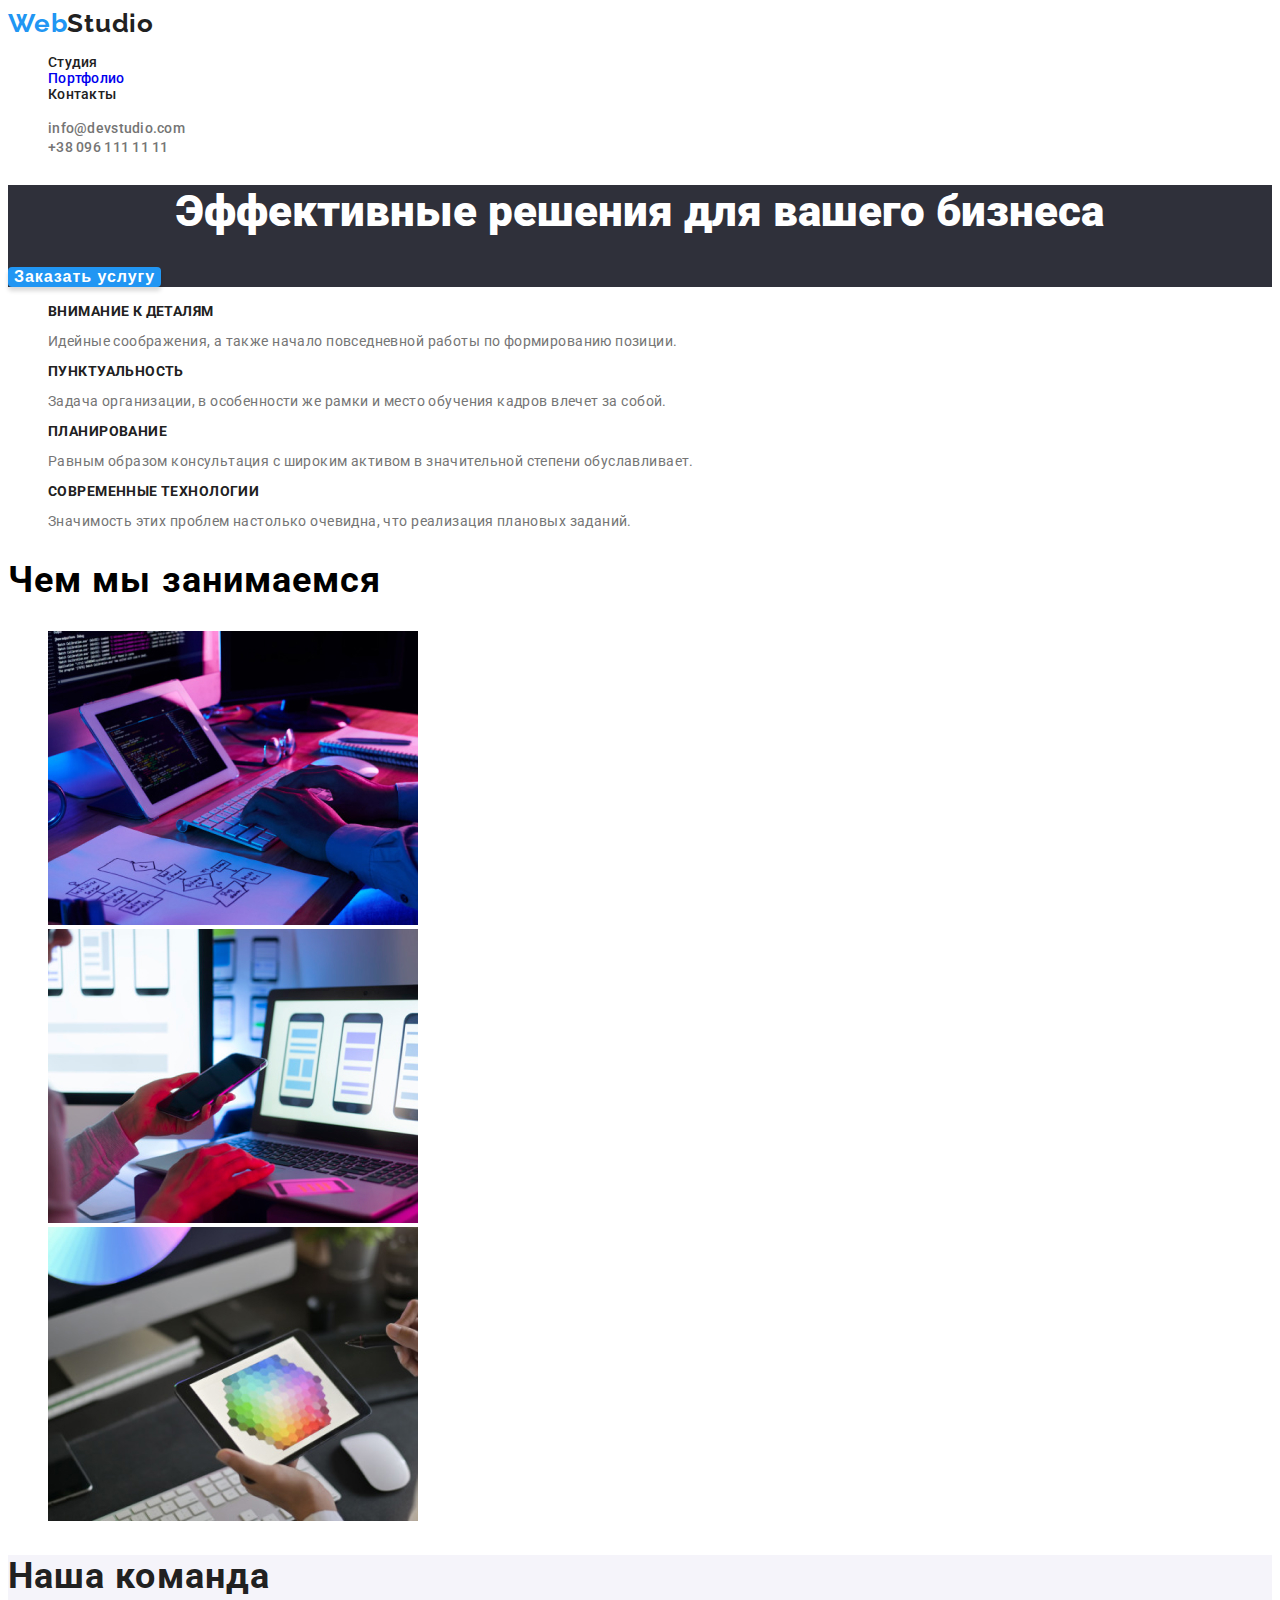
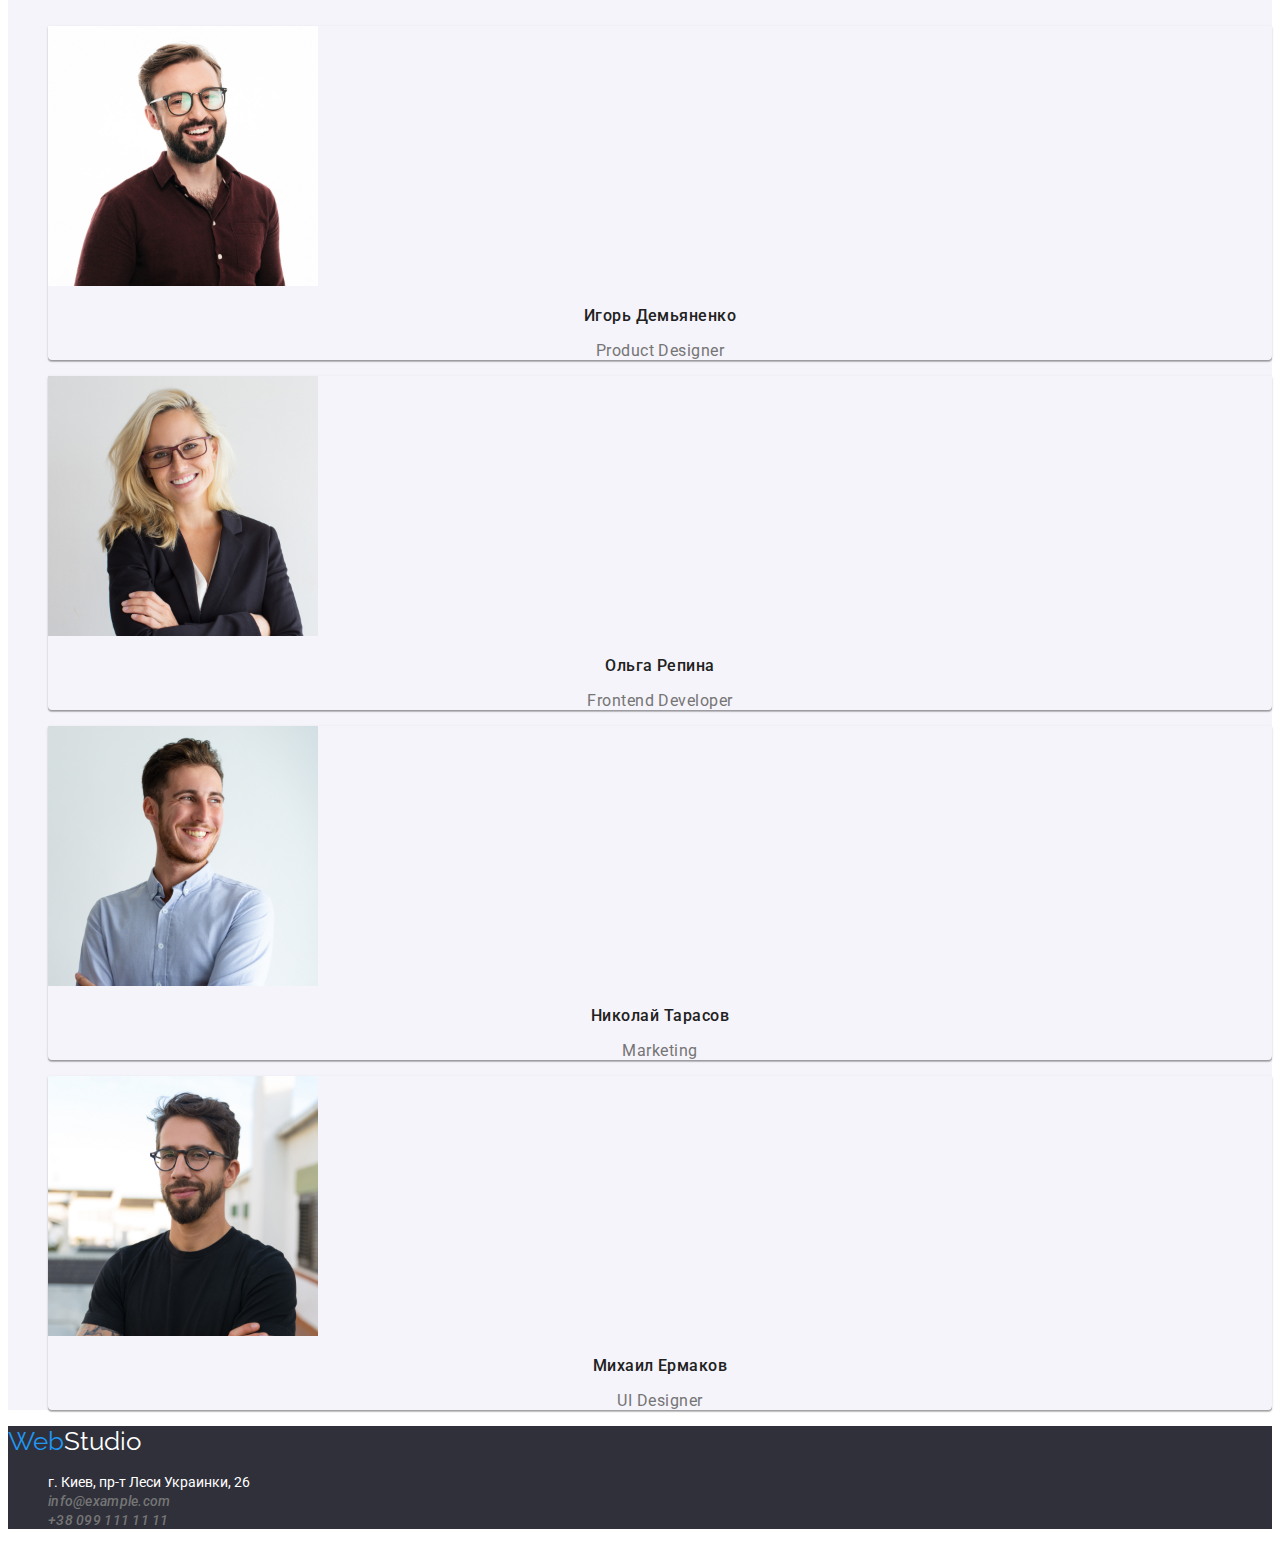
==== index.html @ b268f1b4 "part idk" ====
<!DOCTYPE html>
<html lang="en">
  <head>
    <meta charset="UTF-8" />
    <meta http-equiv="X-UA-Compatible" content="IE=edge" />
    <meta name="viewport" content="width=device-width, initial-scale=1.0" />
    <link rel="stylesheet" href="./css/styles.css" />
    <link rel="preconnect" href="https://fonts.googleapis.com">
    <link rel="preconnect" href="https://fonts.gstatic.com" crossorigin>
    <link href="https://fonts.googleapis.com/css2?family=Roboto:wght@300;400;500;700&display=swap" rel="stylesheet">
    <link
      href="https://fonts.googleapis.com/css2?family=Raleway:wght@400;500;700&family=Roboto:wght@300;400;500;700&display=swap"
      rel="stylesheet"
    />
    <title>Document</title>
  </head>
  <body>
    <header class="header">
      <nav class="header-nav">
        <a href="./index.html" class="nav-logo"><span>Web</span>Studio</a>
        <div class="nav-ul">
          <ul>
            <li class="nav-list"><a href="" class="nav-link studio">Студия</a></li>
            <li class="nav-list">
              <a href="../goit-markup-hw-02/portfolio.html" class="nav-link">Портфолио</a>
            </li>
            <li class="nav-list"><a href="" class="nav-link">Контакты</a></li>
          </ul>
        </div>
        <div class="nav-div">
          <ul>
            <li class="nav-contacts">
              <a href="mailto:info@devstudio.com" class="link-contacts">info@devstudio.com</a>
            </li>
            <li class="nav-contacts">
              <a href="tel:+380961111111" class="link-contacts">+38 096 111 11 11</a>
            </li>
          </ul>
        </div>
      </nav>
    </header>
    <main>
      <section class="hero">
        <h1 class="hero-title">Эффективные решения для вашего бизнеса</h1>
        <button type="button" class="hero-btn">Заказать услугу</button>
      </section>
      <section class="pref">
        <h2 hidden>Преимущества</h2>
        <ul>
          <li class="pref-list">
            <h3 class="pref-title">Внимание к деталям</h3>
            <p class="pref-text">
              Идейные соображения, а также начало повседневной работы по формированию позиции.
            </p>
          </li>

          <li class="pref-list">
            <h3 class="pref-title">Пунктуальность</h3>
            <p class="pref-text">
              Задача организации, в особенности же рамки и место обучения кадров влечет за собой.
            </p>
          </li>

          <li class="pref-list">
            <h3 class="pref-title">Планирование</h3>
            <p class="pref-text">
              Равным образом консультация с широким активом в значительной степени обуславливает.
            </p>
          </li>
          <li class="pref-list">
            <h3 class="pref-title">Современные технологии</h3>
            <p class="pref-text">
              Значимость этих проблем настолько очевидна, что реализация плановых заданий.
            </p>
          </li>
        </ul>
      </section>
      <section class="work">
        <h2 class="work-title">Чем мы занимаемся</h2>
        <ul>
          <li class="work-list"><img src="./images/1.jpg" alt="картинка 1" width="370" /></li>
          <li class="work-list"><img src="./images/2.jpg" alt="картинка 2" width="370" /></li>
          <li class="work-list"><img src="./images/3.jpg" alt="картинка 3" width="370" /></li>
        </ul>
      </section>
      <section class="team">
        <h2 class="team-title">Наша команда</h2>
        <ul class="team-list">
          <li>
            <div class="team-wrapper">
            <img src="./images/p1.jpg" alt="работник1" width="270" />
            <h3 class="team-worker">Игорь Демьяненко</h3>
            <p class="team-text">Product Designer</p>
          </li>
            </div>
            <div class="team-wrapper">
          <li>
            <img src="./images/p2.jpg" alt="работник2" width="270" />
            <h3 class="team-worker">Ольга Репина</h3>
            <p class="team-text">Frontend Developer</p>
          </li>
            </div>
            <div class="team-wrapper">
          <li>
            <img src="./images/p3.jpg" alt="работник3" width="270" />
            <h3 class="team-worker">Николай Тарасов</h3>
            <p class="team-text">Marketing</p>
          </li>
            </div>
            <div class="team-wrapper">
          <li>
            <img src="./images/p4.jpg" alt="работник4" width="270" />
            <h3 class="team-worker">Михаил Ермаков</h3>
            <p class="team-text">UI Designer</p>
          </li>
           </div>
        </ul>
      </section>

    <footer class="footer">
      <a href="./index.html" class="footer-logo"><span>Web</span>Studio</a>
      <address>
        <ul class="footer-list">
          <li>
            <a
              href="https://goo.gl/maps/t3Y8ttDa6r9vXGK56"
              target="_blank"
              rel="noreferrer noopener"
              class="footer-map"
              >г. Киев, пр-т Леси Украинки, 26</a
            >
          </li>
          <li><a href="mailto:info@example.com" class="link-contacts">info@example.com</a></li>
          <li><a href="tel:+380991111111" class="link-contacts">+38 099 111 11 11</a></li>
        </ul>
      </address>
    </footer>
  </body>
</html>
---- css/styles.css ----
:root {
  --default-color: #212121;
  --hover-color: #2196f3;
  --white-color: #fff;
  --paragraph-color: #757575;
  --background-color: #2f303a;
}

body {
  font-family: 'Roboto', 'sens-serif';
}

a {
  text-decoration: none;
}
li {
  list-style-type: none;
}
/* header */

.nav-logo {
  font-family: 'Raleway';
  font-size: 26px;
  color: var(--default-color);
  font-weight: 700;
  letter-spacing: 0.03em;
}
.nav-logo > span {
  color: var(--hover-color);
}
.nav-list > .studio {
  color: var(--hover-color);
}
.nav-link {
  height: 16px;
}
.nav-list > .port {
  color: var(--hover-color);
}
.nav-list {
  font-size: 14px;
  color: var(--default-color);
  font-weight: 500;
  letter-spacing: 0.02em;
}

.nav-link:visited,
.nav-link:active {
  color: var(--default-color);
}
.nav-link:hover {
  color: var(--hover-color);
}

.link-contacts {
  color: var(--paragraph-color);
  font-size: 14px;
  font-weight: 500;
  letter-spacing: 0.02em;
}
.link-contacts:hover {
  color: var(--hover-color);
}

/* hero */

.hero {
  background-color: var(--background-color);
}

.hero-title {
  font-size: 44px;
  font-weight: 900;
  color: var(--white-color);
  text-align: center;
}
.hero-btn {
  background: var(--hover-color);
  box-shadow: 0px 4px 4px rgba(0, 0, 0, 0.15);
  border-radius: 4px;
  font-size: 16px;
  font-weight: 700;
  color: var(--white-color);
  align-items: center;
  text-align: center;
  letter-spacing: 0.06em;
  border: 0px;
}
/* preferences */
.pref-title {
  color: var(--default-color);
  font-size: 14px;
  text-transform: uppercase;
  letter-spacing: 0.03em;
  font-weight: 700;
}
.pref-text {
  color: var(--paragraph-color);
  font-size: 14px;
  font-weight: 400;
  letter-spacing: 0.03em;
}

/* work */
.work-title {
  font-size: 36px;
  font-weight: 700;
  letter-spacing: 0.03em;
}

/* team */

.team {
  background: #f5f4fa;
}
.team-wrapper {
  color: var(--white-color);

  box-shadow: 0px 1px 3px rgba(0, 0, 0, 0.12), 0px 1px 1px rgba(0, 0, 0, 0.14),
    0px 2px 1px rgba(0, 0, 0, 0.2);
  border-radius: 0px 0px 4px 4px;
}
.team-title {
  color: var(--default-color);
  font-size: 36px;
  font-weight: 700;
  letter-spacing: 0.03em;
}
.team-worker {
  font-size: 16px;
  color: var(--default-color);
  font-weight: 500;
  letter-spacing: 0.03em;
  text-align: center;
}
.team-text {
  color: var(--paragraph-color);
  font-size: 16px;
  font-weight: 400;
  letter-spacing: 0.03em;
  text-align: center;
}
/* footer */
.footer {
  background: var(--background-color);
}
.footer-logo {
  font-family: 'Raleway';
  font-size: 26px;
  color: var(--white-color);
}
.footer-logo > span {
  color: var(--hover-color);
}

.footer-map {
  color: var(--white-color);
  font-size: 14px;
  font-style: normal;
}
/* portfolio menu */
.portfolio {
  background: #e5e5e5;
}

.works-title {
  position: absolute;
  white-space: nowrap;
  width: 1px;
  height: 1px;
  overflow: hidden;
  border: 0;
  padding: 0;
  clip: rect(0 0 0 0);
  clip-path: inset(50%);
}
.work-item {
}
.work-item-btn {
  background: #f5f4fa;
  border-radius: 4px;
  height: 38px;
  font-family: 'Roboto';
  font-style: normal;
  font-weight: 500;
  font-size: 16px;
  line-height: 1.62;

  text-align: center;
  letter-spacing: 0.03em;

  color: #212121;
  border: 0;
}

li > .all {
  color: var(--white-color);
  background-color: var(--hover-color);
}

.work-item-btn:hover {
  background: var(--hover-color);
  color: var(--white-color);
}

/* portfolio works */
.project-item {
  box-sizing: border-box;
  background-color: var(--white-color);
  border: 1px solid #eeeeee;
}

.project-title {
  font-weight: 700;
  font-size: 18px;
  line-height: 2;
  color: var(--default-color);

  letter-spacing: 0.06em;
}
.project-text {
  font-weight: 400;
  font-size: 16px;
  line-height: 1.88;
  color: #757575;
  letter-spacing: 0.03em;
}
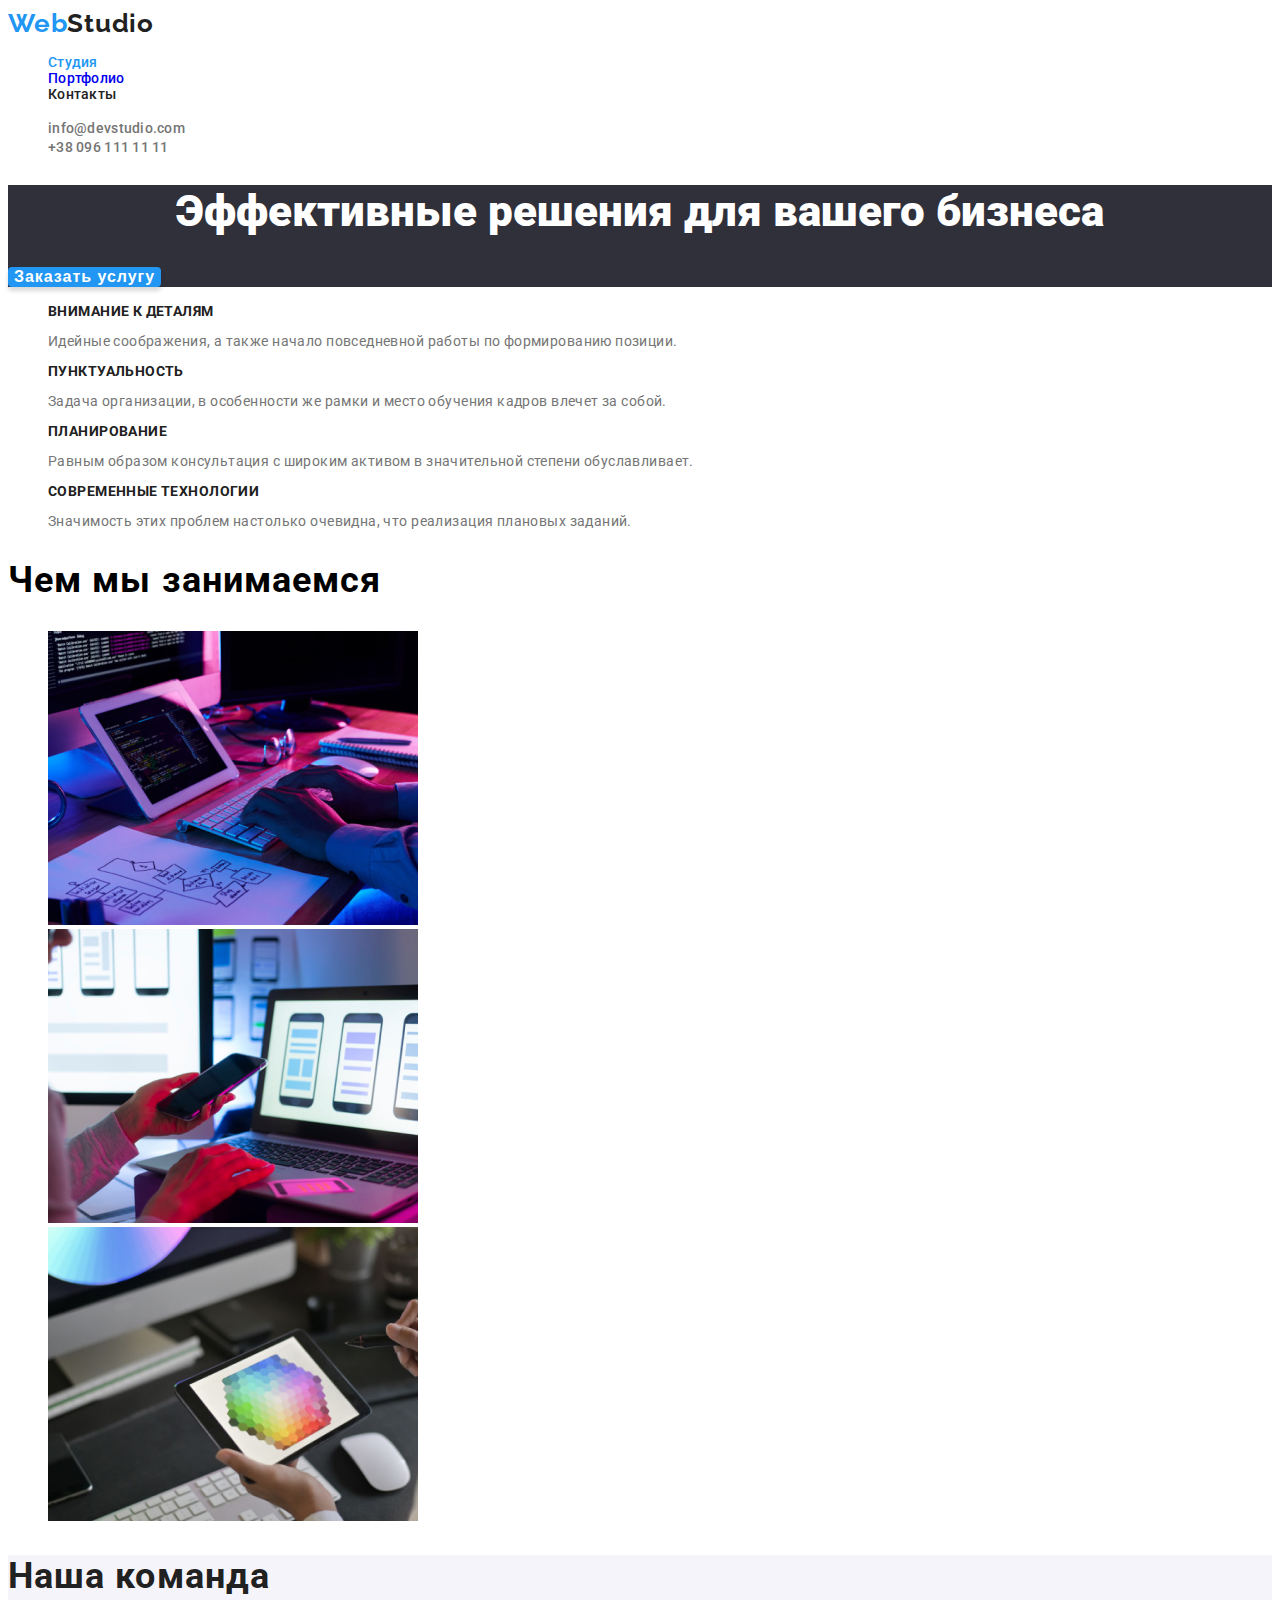
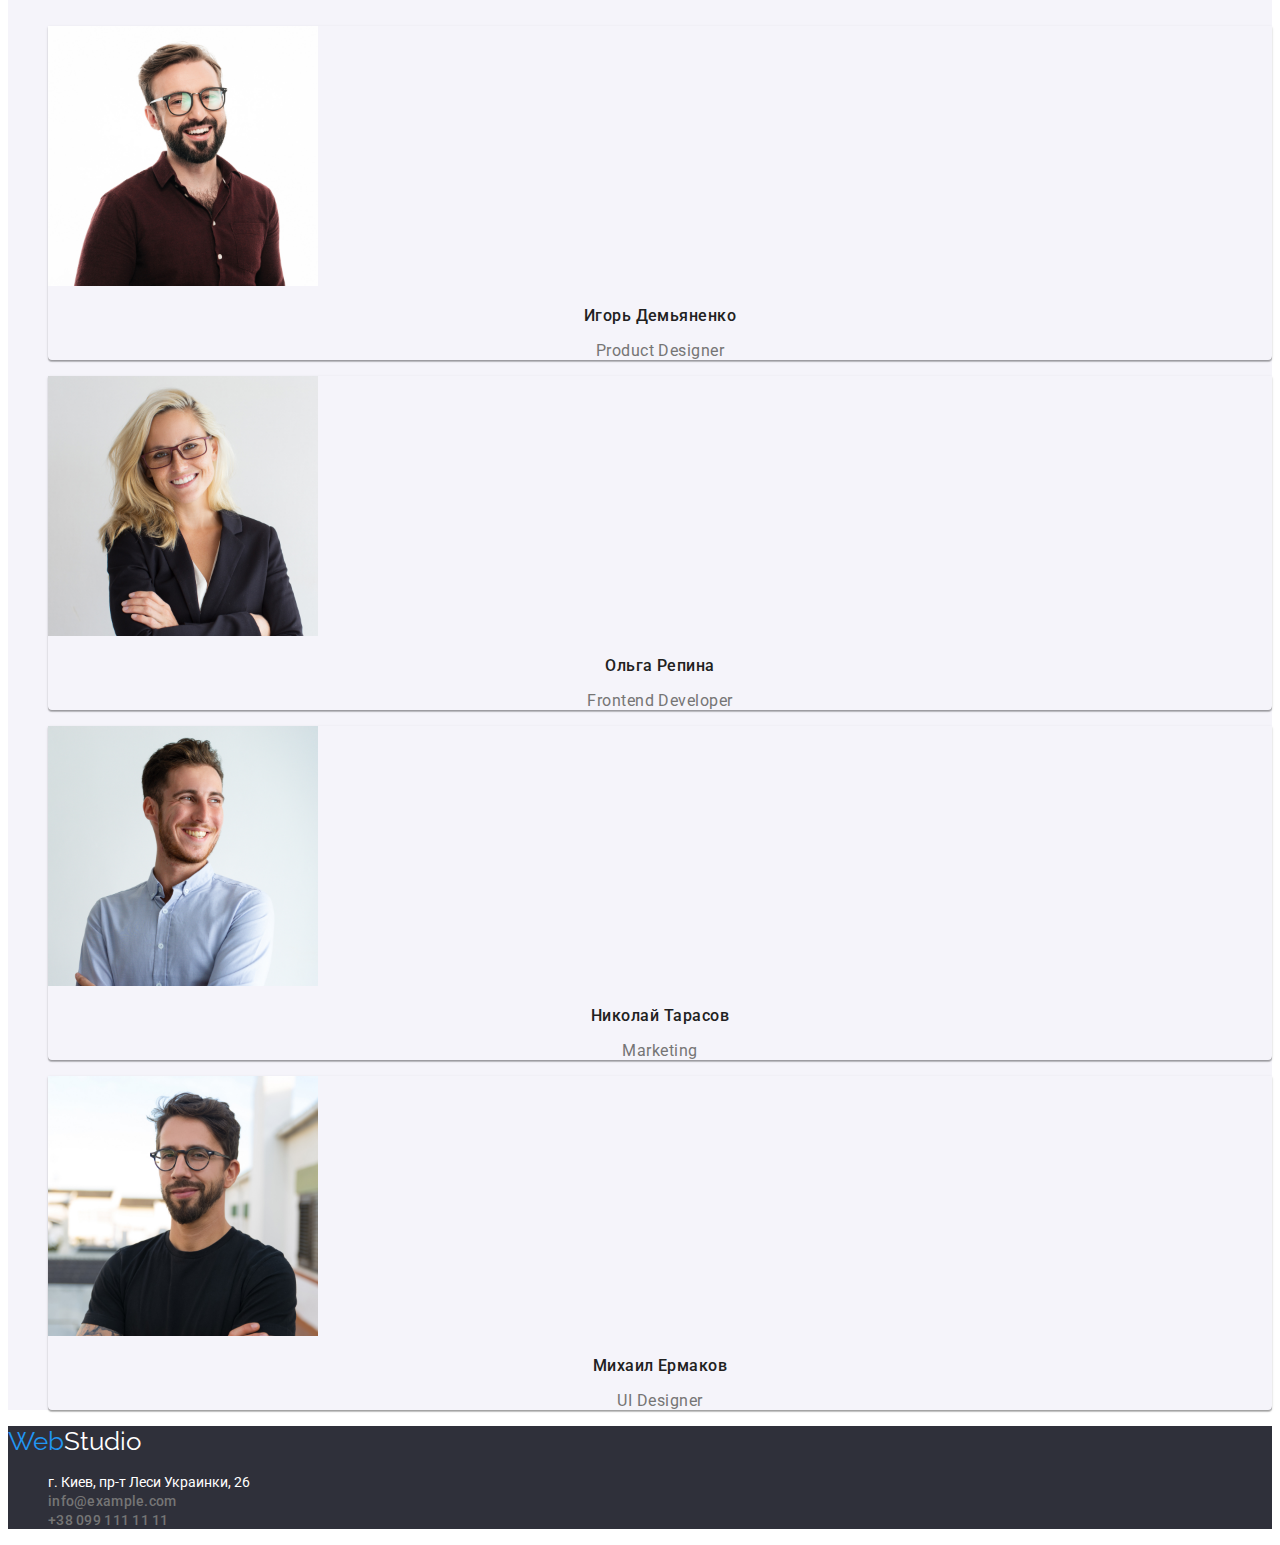
==== commit 4c284f1a: "last2 hw" ====
--- a/index.html
+++ b/index.html
@@ -45,7 +45,7 @@
         <button type="button" class="hero-btn">Заказать услугу</button>
       </section>
       <section class="pref">
-        <h2 hidden>Преимущества</h2>
+        <h2 class="visually-hidden">Преимущества</h2>
         <ul>
           <li class="pref-list">
             <h3 class="pref-title">Внимание к деталям</h3>
--- a/css/styles.css
+++ b/css/styles.css
@@ -28,20 +28,18 @@
 .nav-logo > span {
   color: var(--hover-color);
 }
-.nav-list > .studio {
-  color: var(--hover-color);
-}
-.nav-link {
+.nav-list {
   height: 16px;
-}
-.nav-list > .port {
-  color: var(--hover-color);
-}
-.nav-list {
-  font-size: 14px;
-  color: var(--default-color);
+  font-size: 14px;
   font-weight: 500;
   letter-spacing: 0.02em;
+}
+li > .port:visited {
+  color: var(--hover-color);
+}
+
+li > .studio:visited {
+  color: var(--hover-color);
 }
 
 .nav-link:visited,
@@ -87,6 +85,20 @@
   border: 0px;
 }
 /* preferences */
+
+.visually-hidden {
+  position: absolute;
+  width: 1px;
+  height: 1px;
+  margin: -1px;
+  border: 0;
+  padding: 0;
+
+  white-space: nowrap;
+  clip-path: inset(100%);
+  clip: rect(0 0 0 0);
+  overflow: hidden;
+}
 .pref-title {
   color: var(--default-color);
   font-size: 14px;
@@ -141,6 +153,10 @@
   text-align: center;
 }
 /* footer */
+
+address {
+  font-style: normal;
+}
 .footer {
   background: var(--background-color);
 }
@@ -158,6 +174,10 @@
   font-size: 14px;
   font-style: normal;
 }
+.footer-map:hover {
+  color: var(--hover-color);
+}
+
 /* portfolio menu */
 .portfolio {
   background: #e5e5e5;
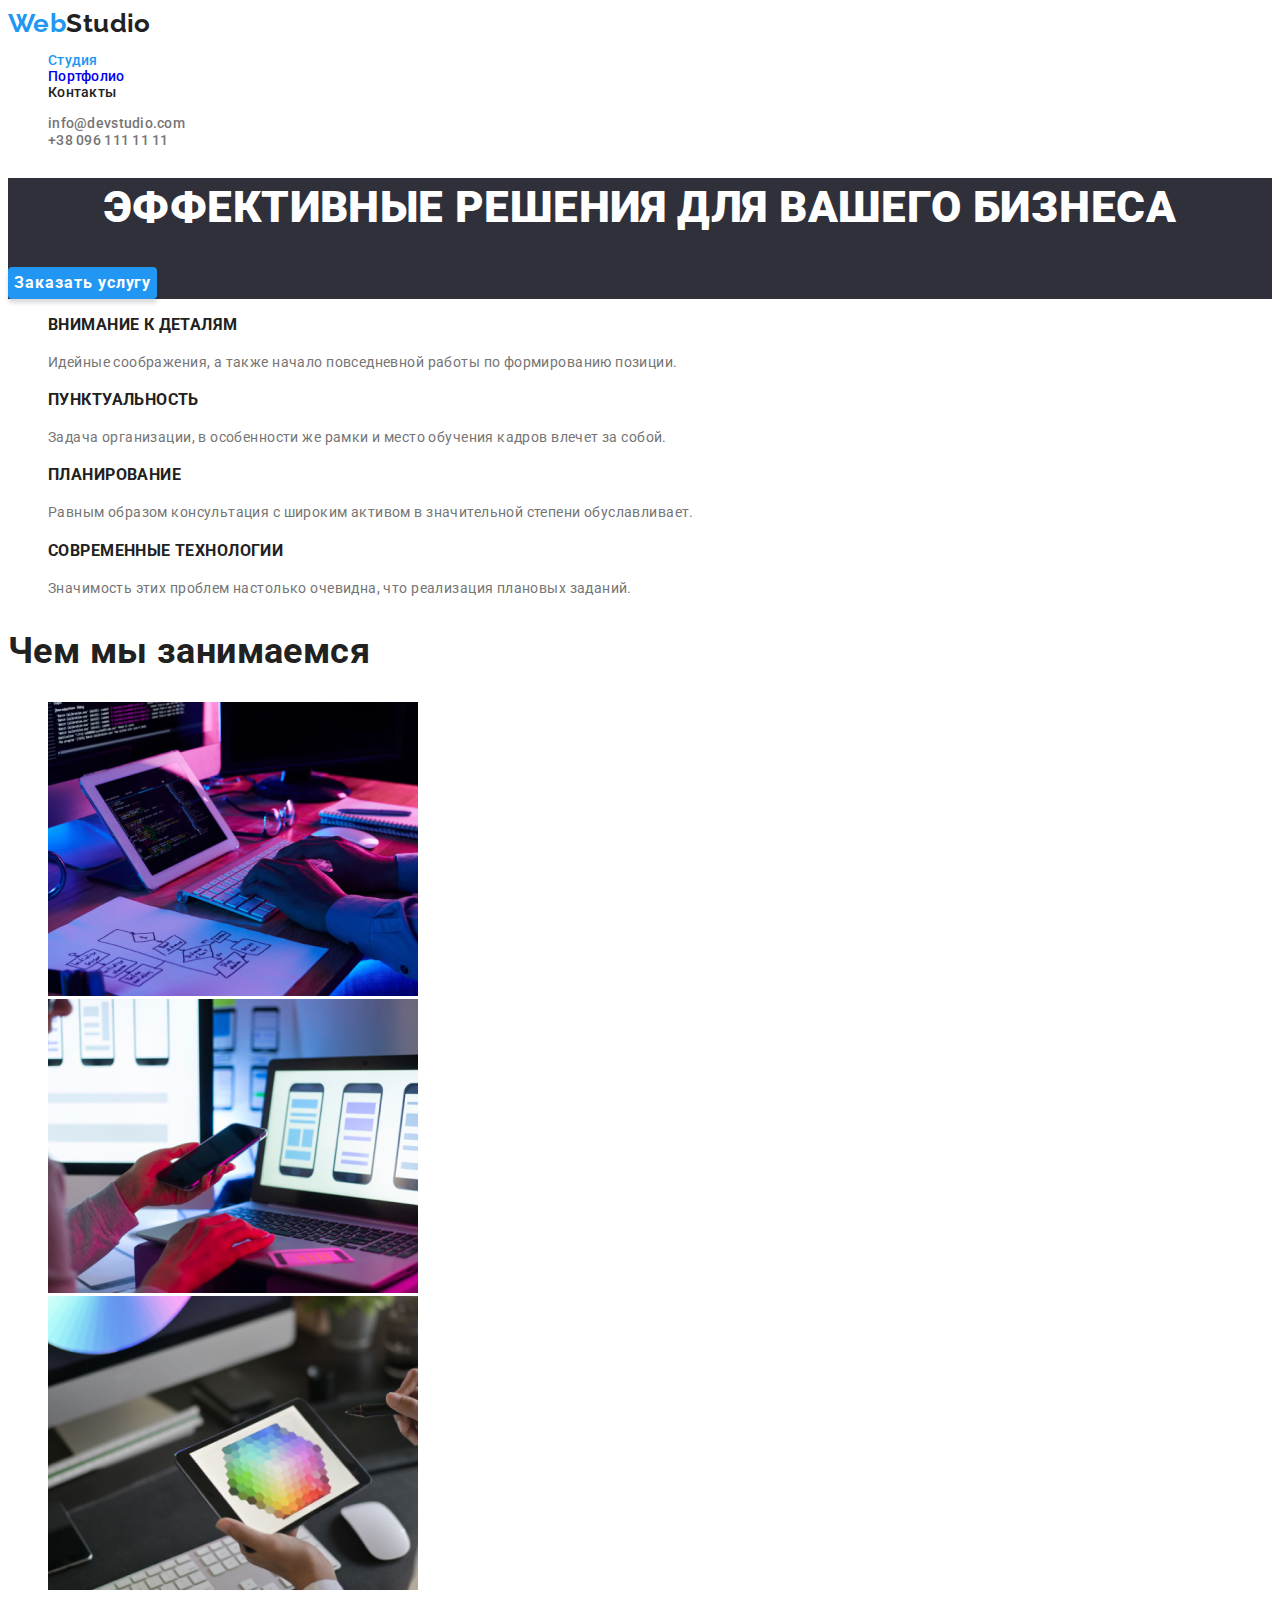
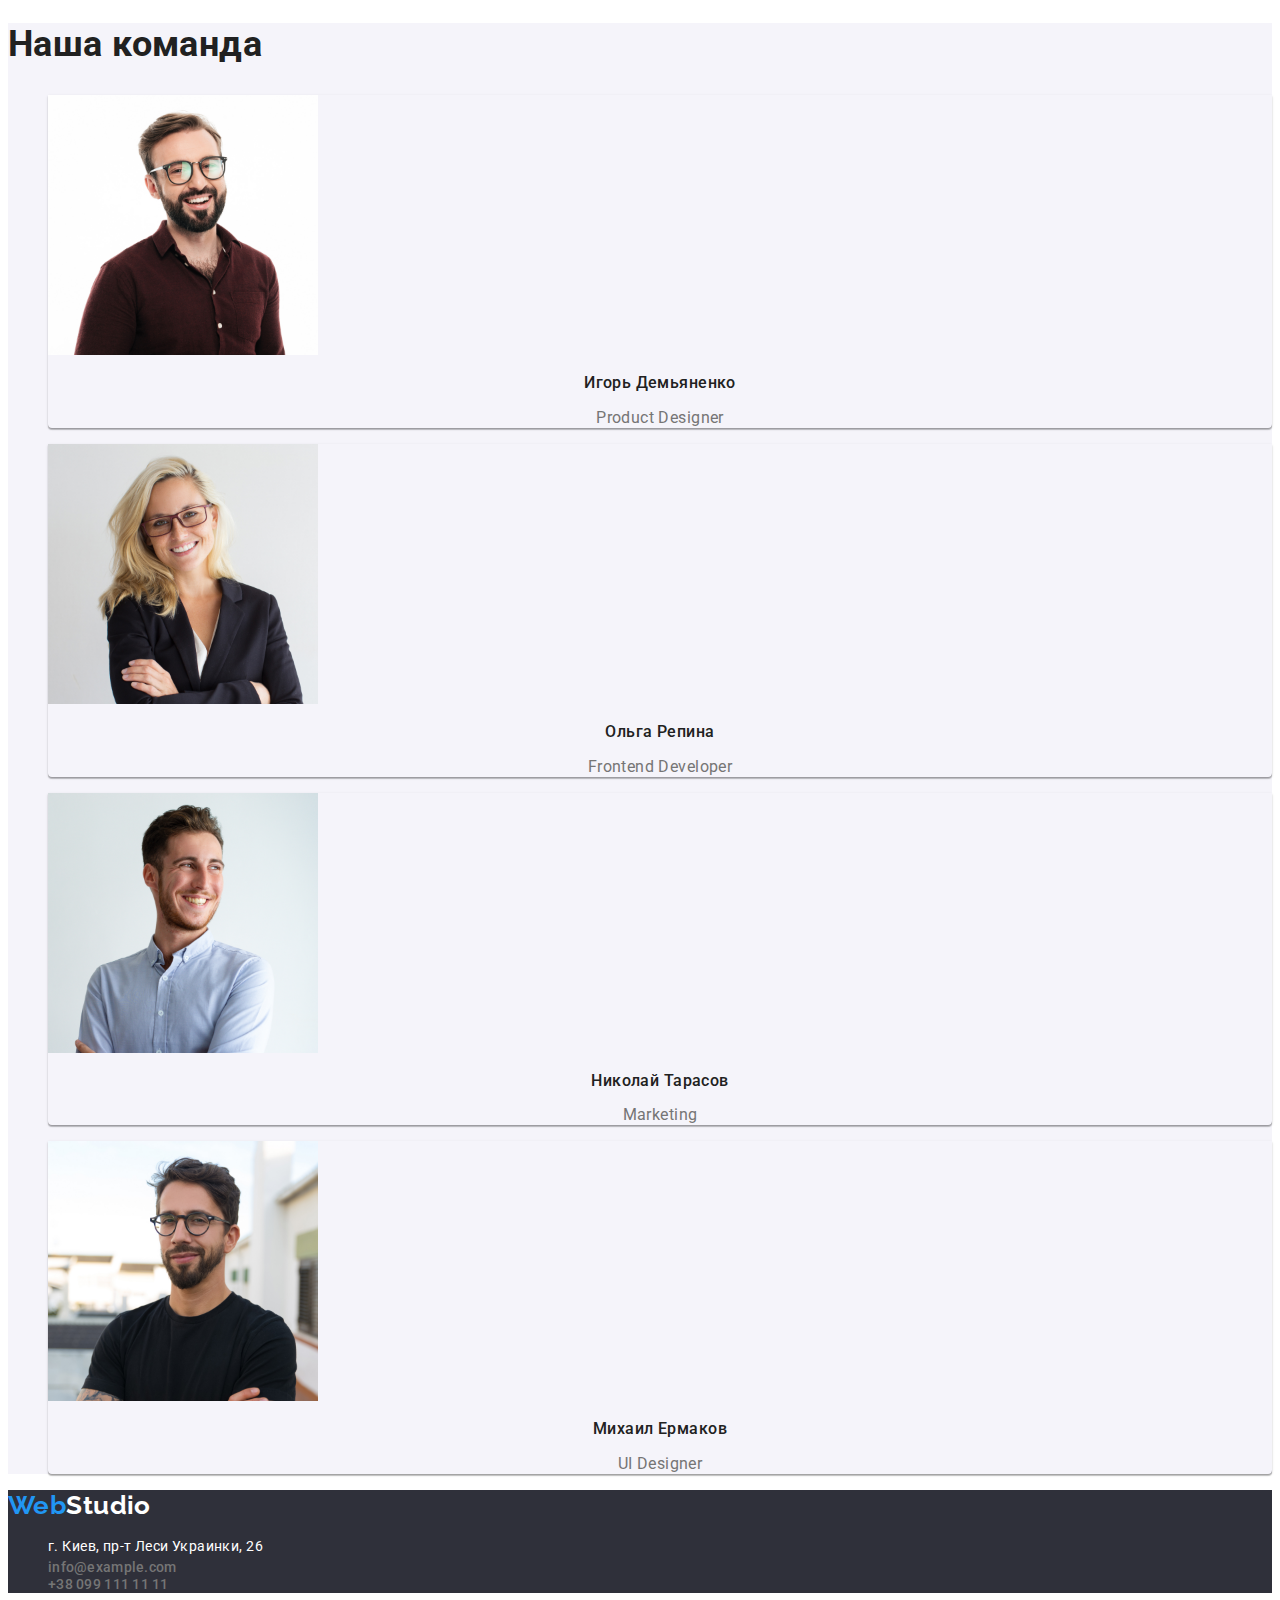
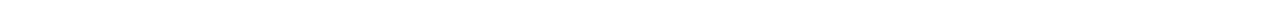
==== commit ca884adc: "i hope thats end" ====
--- a/index.html
+++ b/index.html
@@ -116,7 +116,7 @@
            </div>
         </ul>
       </section>
-
+    </main>
     <footer class="footer">
       <a href="./index.html" class="footer-logo"><span>Web</span>Studio</a>
       <address>
--- a/css/styles.css
+++ b/css/styles.css
@@ -1,13 +1,18 @@
 :root {
   --default-color: #212121;
   --hover-color: #2196f3;
-  --white-color: #fff;
+  --white-color: #ffffff;
   --paragraph-color: #757575;
   --background-color: #2f303a;
+  --second-background: #f5f4fa;
 }
 
 body {
   font-family: 'Roboto', 'sens-serif';
+  background-color: var(--white-color);
+  color: var(--default-color);
+  font-size: 14px;
+  letter-spacing: 0.03em;
 }
 
 a {
@@ -19,20 +24,19 @@
 /* header */
 
 .nav-logo {
-  font-family: 'Raleway';
+  font-family: 'Raleway', 'sans-serif';
   font-size: 26px;
   color: var(--default-color);
   font-weight: 700;
-  letter-spacing: 0.03em;
+  line-height: 1.19;
 }
 .nav-logo > span {
   color: var(--hover-color);
 }
 .nav-list {
-  height: 16px;
-  font-size: 14px;
   font-weight: 500;
   letter-spacing: 0.02em;
+  line-height: 1.14;
 }
 li > .port:visited {
   color: var(--hover-color);
@@ -52,9 +56,9 @@
 
 .link-contacts {
   color: var(--paragraph-color);
-  font-size: 14px;
   font-weight: 500;
   letter-spacing: 0.02em;
+  line-height: 1.14;
 }
 .link-contacts:hover {
   color: var(--hover-color);
@@ -68,21 +72,26 @@
 
 .hero-title {
   font-size: 44px;
+  line-height: 1.36;
   font-weight: 900;
   color: var(--white-color);
   text-align: center;
+  text-transform: uppercase;
 }
 .hero-btn {
   background: var(--hover-color);
   box-shadow: 0px 4px 4px rgba(0, 0, 0, 0.15);
   border-radius: 4px;
   font-size: 16px;
-  font-weight: 700;
+  line-height: 1.87;
+  font-weight: 700;
+  font-family: 'Roboto';
   color: var(--white-color);
   align-items: center;
   text-align: center;
   letter-spacing: 0.06em;
   border: 0px;
+  cursor: pointer;
 }
 /* preferences */
 
@@ -93,7 +102,6 @@
   margin: -1px;
   border: 0;
   padding: 0;
-
   white-space: nowrap;
   clip-path: inset(100%);
   clip: rect(0 0 0 0);
@@ -101,29 +109,28 @@
 }
 .pref-title {
   color: var(--default-color);
-  font-size: 14px;
   text-transform: uppercase;
-  letter-spacing: 0.03em;
-  font-weight: 700;
+  font-weight: 700;
+  line-height: 1.14;
 }
 .pref-text {
   color: var(--paragraph-color);
-  font-size: 14px;
-  font-weight: 400;
-  letter-spacing: 0.03em;
+  font-weight: 400;
+  line-height: 1.71;
 }
 
 /* work */
 .work-title {
   font-size: 36px;
   font-weight: 700;
-  letter-spacing: 0.03em;
+  line-height: 1.16;
+  color: var(--default-color);
 }
 
 /* team */
 
 .team {
-  background: #f5f4fa;
+  background-color: var(--second-background);
 }
 .team-wrapper {
   color: var(--white-color);
@@ -136,20 +143,19 @@
   color: var(--default-color);
   font-size: 36px;
   font-weight: 700;
-  letter-spacing: 0.03em;
 }
 .team-worker {
   font-size: 16px;
   color: var(--default-color);
   font-weight: 500;
-  letter-spacing: 0.03em;
-  text-align: center;
+  text-align: center;
+  line-height: 1.18;
 }
 .team-text {
   color: var(--paragraph-color);
   font-size: 16px;
-  font-weight: 400;
-  letter-spacing: 0.03em;
+  line-height: 1.18;
+  font-weight: 400;
   text-align: center;
 }
 /* footer */
@@ -161,8 +167,10 @@
   background: var(--background-color);
 }
 .footer-logo {
-  font-family: 'Raleway';
+  font-family: 'Raleway', 'sans-serif';
   font-size: 26px;
+  line-height: 1.19;
+  font-weight: 700;
   color: var(--white-color);
 }
 .footer-logo > span {
@@ -171,17 +179,15 @@
 
 .footer-map {
   color: var(--white-color);
-  font-size: 14px;
   font-style: normal;
+  font-weight: 400;
+  line-height: 1.71;
 }
 .footer-map:hover {
   color: var(--hover-color);
 }
 
 /* portfolio menu */
-.portfolio {
-  background: #e5e5e5;
-}
 
 .works-title {
   position: absolute;
@@ -197,7 +203,7 @@
 .work-item {
 }
 .work-item-btn {
-  background: #f5f4fa;
+  background-color: var(--second-background);
   border-radius: 4px;
   height: 38px;
   font-family: 'Roboto';
@@ -207,9 +213,8 @@
   line-height: 1.62;
 
   text-align: center;
-  letter-spacing: 0.03em;
-
-  color: #212121;
+
+  color: var(--default-color);
   border: 0;
 }
 
@@ -218,8 +223,10 @@
   background-color: var(--hover-color);
 }
 
-.work-item-btn:hover {
-  background: var(--hover-color);
+.work-item-btn:hover,
+.work-item-btn:focus,
+.work-item-btn:active {
+  background-color: var(--hover-color);
   color: var(--white-color);
 }
 
@@ -242,6 +249,5 @@
   font-weight: 400;
   font-size: 16px;
   line-height: 1.88;
-  color: #757575;
-  letter-spacing: 0.03em;
-}
+  color: var(--paragraph-color);
+}
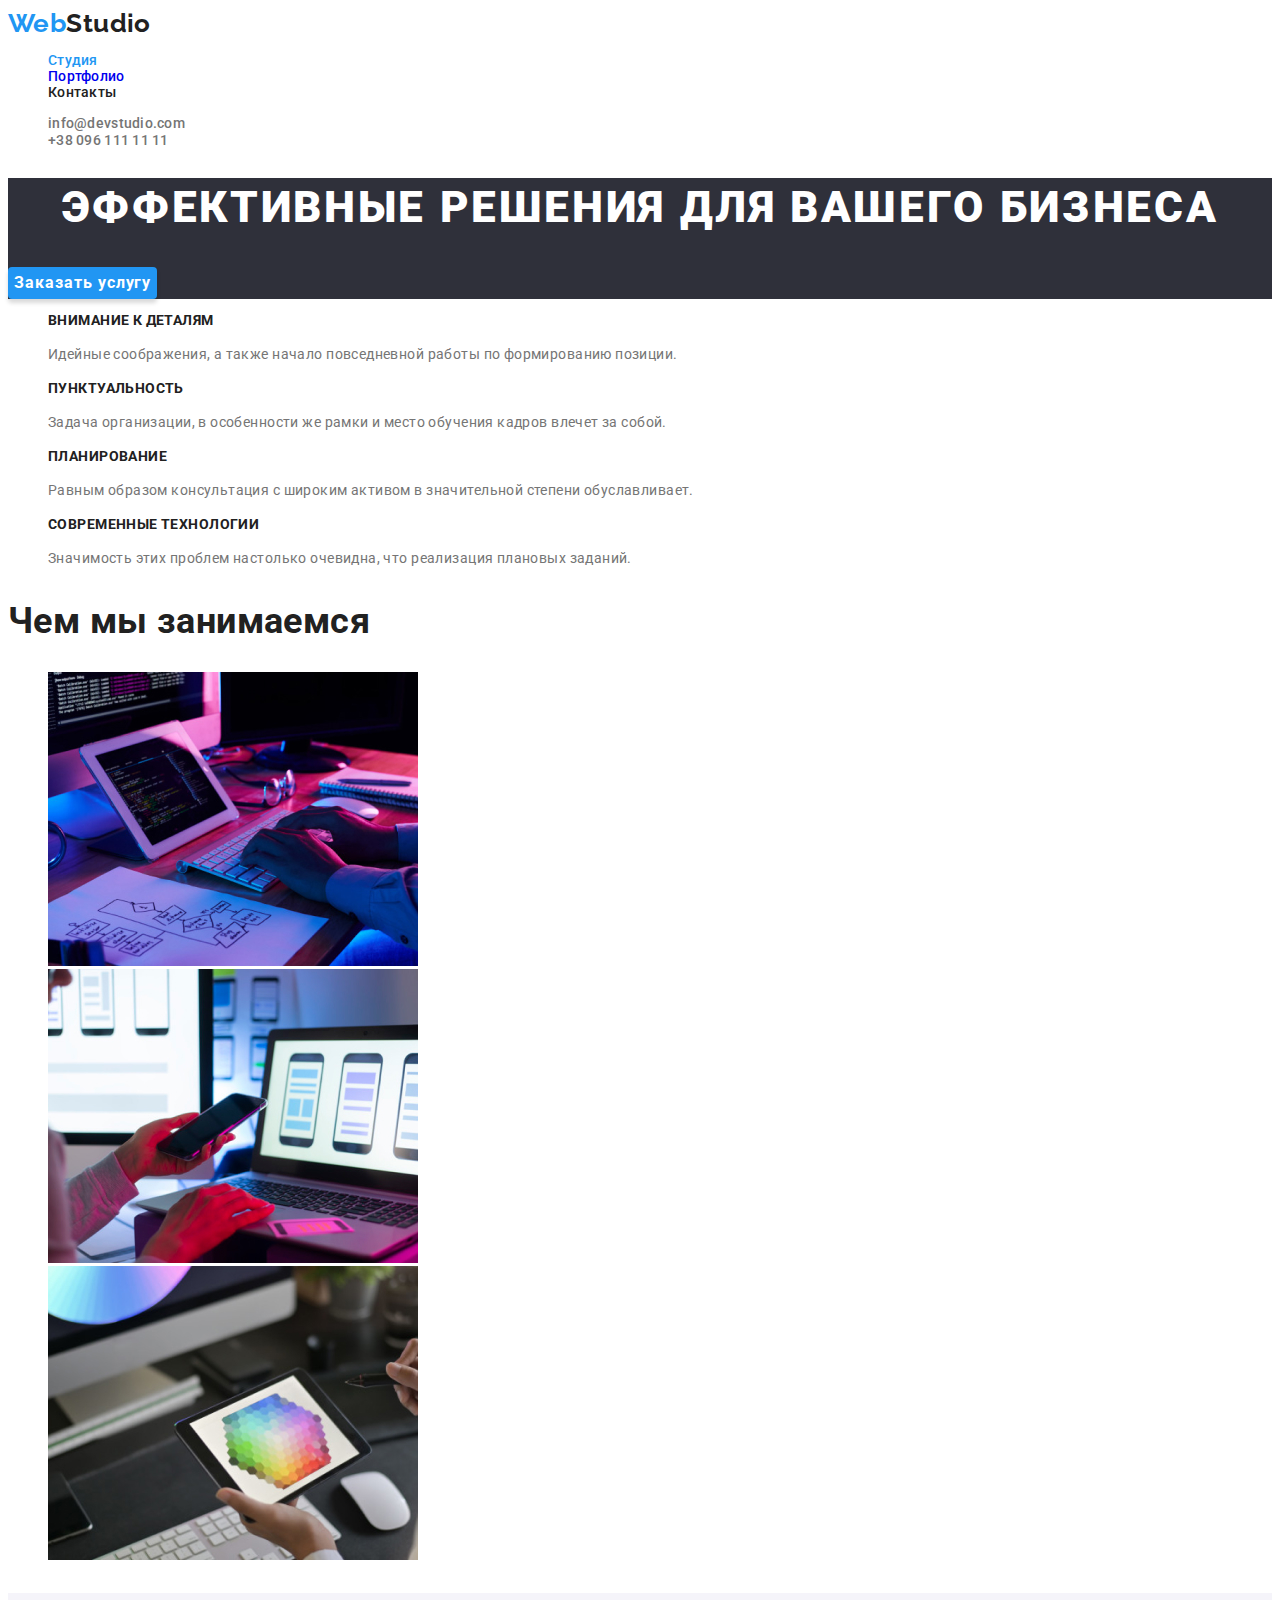
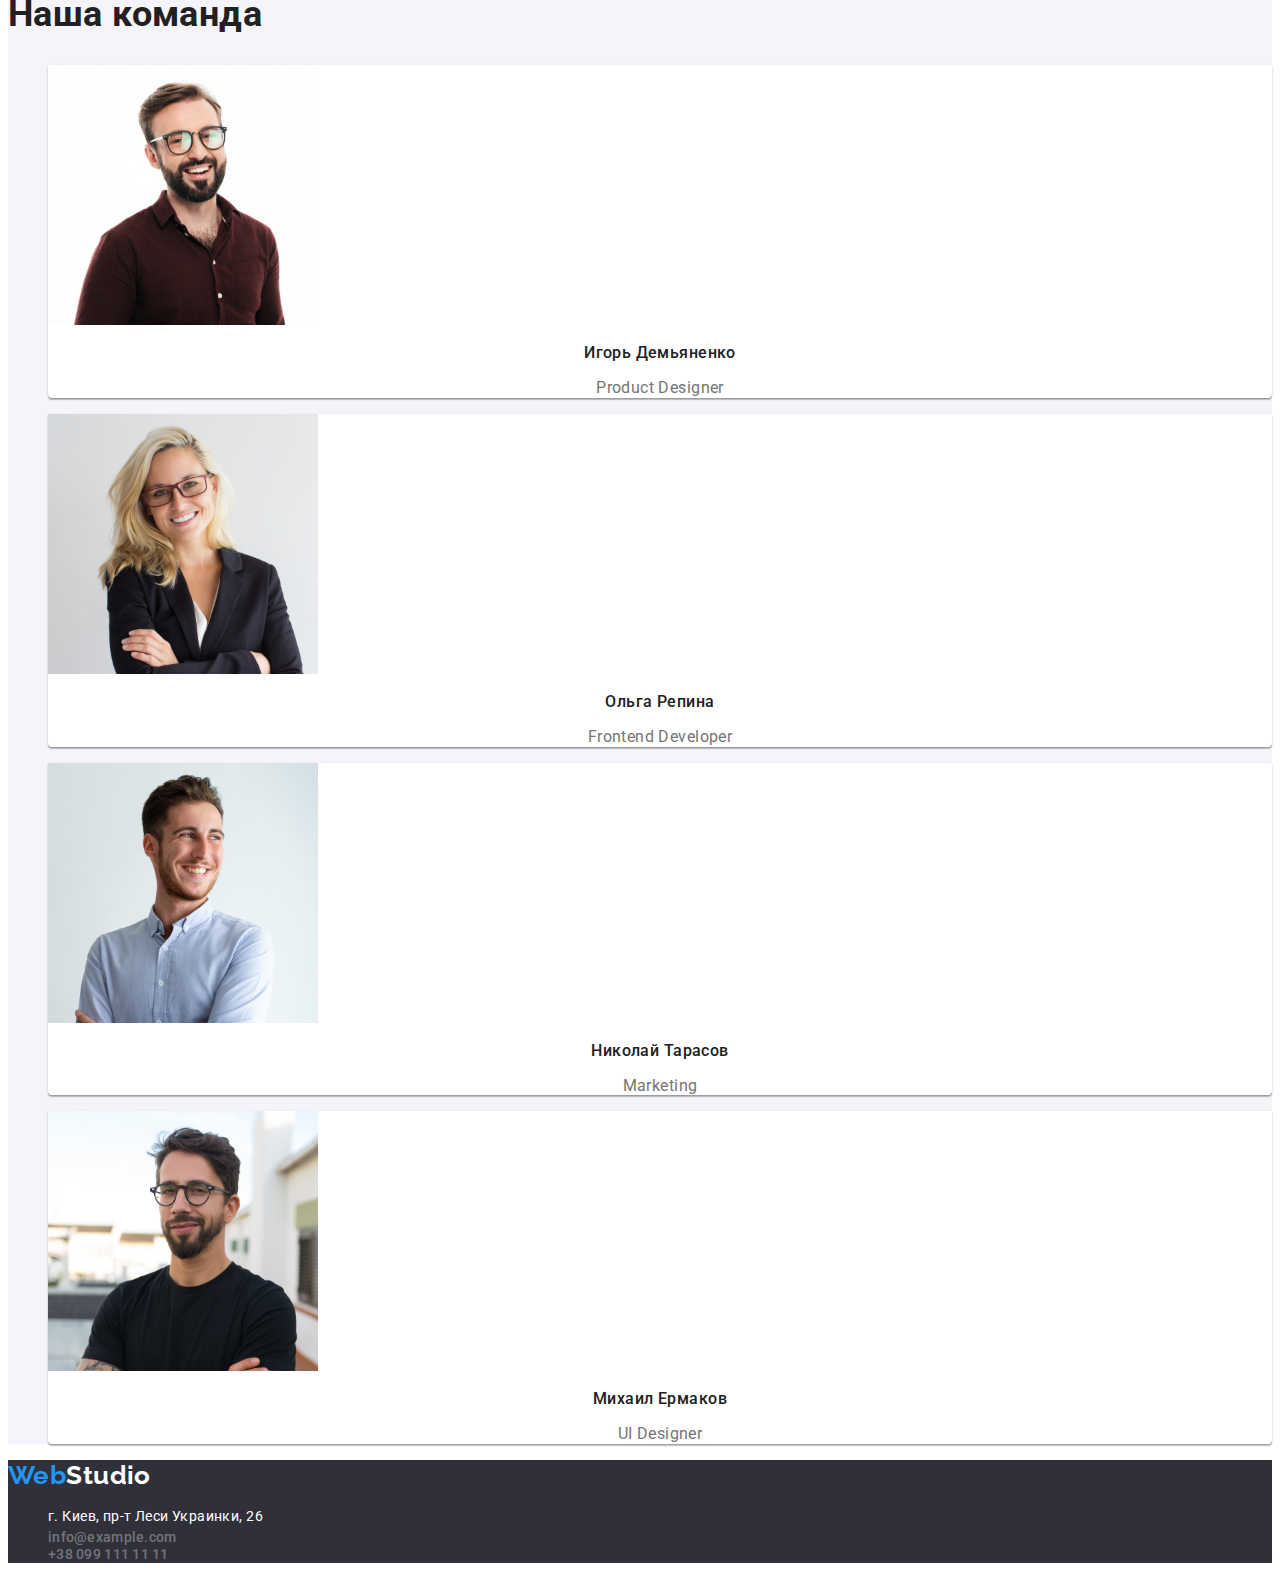
==== commit 17750a8b: "ready" ====
--- a/index.html
+++ b/index.html
@@ -78,9 +78,9 @@
       <section class="work">
         <h2 class="work-title">Чем мы занимаемся</h2>
         <ul>
-          <li class="work-list"><img src="./images/1.jpg" alt="картинка 1" width="370" /></li>
-          <li class="work-list"><img src="./images/2.jpg" alt="картинка 2" width="370" /></li>
-          <li class="work-list"><img src="./images/3.jpg" alt="картинка 3" width="370" /></li>
+          <li class="work-item"><img src="./images/1.jpg" alt="картинка 1" width="370" /></li>
+          <li class="work-item"><img src="./images/2.jpg" alt="картинка 2" width="370" /></li>
+          <li class="work-item"><img src="./images/3.jpg" alt="картинка 3" width="370" /></li>
         </ul>
       </section>
       <section class="team">
--- a/css/styles.css
+++ b/css/styles.css
@@ -6,7 +6,6 @@
   --background-color: #2f303a;
   --second-background: #f5f4fa;
 }
-
 body {
   font-family: 'Roboto', 'sens-serif';
   background-color: var(--white-color);
@@ -14,15 +13,13 @@
   font-size: 14px;
   letter-spacing: 0.03em;
 }
-
 a {
   text-decoration: none;
 }
 li {
   list-style-type: none;
 }
-/* header */
-
+/* --------------------------header------------------------------ */
 .nav-logo {
   font-family: 'Raleway', 'sans-serif';
   font-size: 26px;
@@ -30,14 +27,17 @@
   font-weight: 700;
   line-height: 1.19;
 }
+
 .nav-logo > span {
   color: var(--hover-color);
 }
+
 .nav-list {
   font-weight: 500;
   letter-spacing: 0.02em;
   line-height: 1.14;
 }
+
 li > .port:visited {
   color: var(--hover-color);
 }
@@ -50,7 +50,9 @@
 .nav-link:active {
   color: var(--default-color);
 }
-.nav-link:hover {
+
+.nav-link:hover,
+.nav-link:focus {
   color: var(--hover-color);
 }
 
@@ -60,12 +62,13 @@
   letter-spacing: 0.02em;
   line-height: 1.14;
 }
-.link-contacts:hover {
-  color: var(--hover-color);
-}
-
-/* hero */
-
+
+.link-contacts:hover,
+.link-contacts:focus {
+  color: var(--hover-color);
+}
+
+/* --------------------------hero--------------------------- */
 .hero {
   background-color: var(--background-color);
 }
@@ -77,6 +80,7 @@
   color: var(--white-color);
   text-align: center;
   text-transform: uppercase;
+  letter-spacing: 0.06em;
 }
 .hero-btn {
   background: var(--hover-color);
@@ -93,8 +97,7 @@
   border: 0px;
   cursor: pointer;
 }
-/* preferences */
-
+/* ---------------------------preferences--------------------------- */
 .visually-hidden {
   position: absolute;
   width: 1px;
@@ -112,6 +115,7 @@
   text-transform: uppercase;
   font-weight: 700;
   line-height: 1.14;
+  font-size: 14px;
 }
 .pref-text {
   color: var(--paragraph-color);
@@ -119,7 +123,7 @@
   line-height: 1.71;
 }
 
-/* work */
+/* -------------------------------------work------------------------------- */
 .work-title {
   font-size: 36px;
   font-weight: 700;
@@ -127,13 +131,13 @@
   color: var(--default-color);
 }
 
-/* team */
+/* ----------------------team------------------------------ */
 
 .team {
   background-color: var(--second-background);
 }
 .team-wrapper {
-  color: var(--white-color);
+  background-color: var(--white-color);
 
   box-shadow: 0px 1px 3px rgba(0, 0, 0, 0.12), 0px 1px 1px rgba(0, 0, 0, 0.14),
     0px 2px 1px rgba(0, 0, 0, 0.2);
@@ -158,7 +162,7 @@
   font-weight: 400;
   text-align: center;
 }
-/* footer */
+/* ---------------------------footer--------------------------------- */
 
 address {
   font-style: normal;
@@ -187,9 +191,9 @@
   color: var(--hover-color);
 }
 
-/* portfolio menu */
-
-.works-title {
+/* ------------------------portfolio menu---------------------- */
+
+.portfolio-title {
   position: absolute;
   white-space: nowrap;
   width: 1px;
@@ -200,9 +204,7 @@
   clip: rect(0 0 0 0);
   clip-path: inset(50%);
 }
-.work-item {
-}
-.work-item-btn {
+.portfolio-item-btn {
   background-color: var(--second-background);
   border-radius: 4px;
   height: 38px;
@@ -211,6 +213,7 @@
   font-weight: 500;
   font-size: 16px;
   line-height: 1.62;
+  letter-spacing: 0.03em;
 
   text-align: center;
 
@@ -223,14 +226,14 @@
   background-color: var(--hover-color);
 }
 
-.work-item-btn:hover,
-.work-item-btn:focus,
-.work-item-btn:active {
+.portfolio-item-btn:hover,
+.portfolio-item-btn:focus,
+.portfolio-item-btn:active {
   background-color: var(--hover-color);
   color: var(--white-color);
 }
 
-/* portfolio works */
+/* --------------------portfolio projects---------------------- */
 .project-item {
   box-sizing: border-box;
   background-color: var(--white-color);
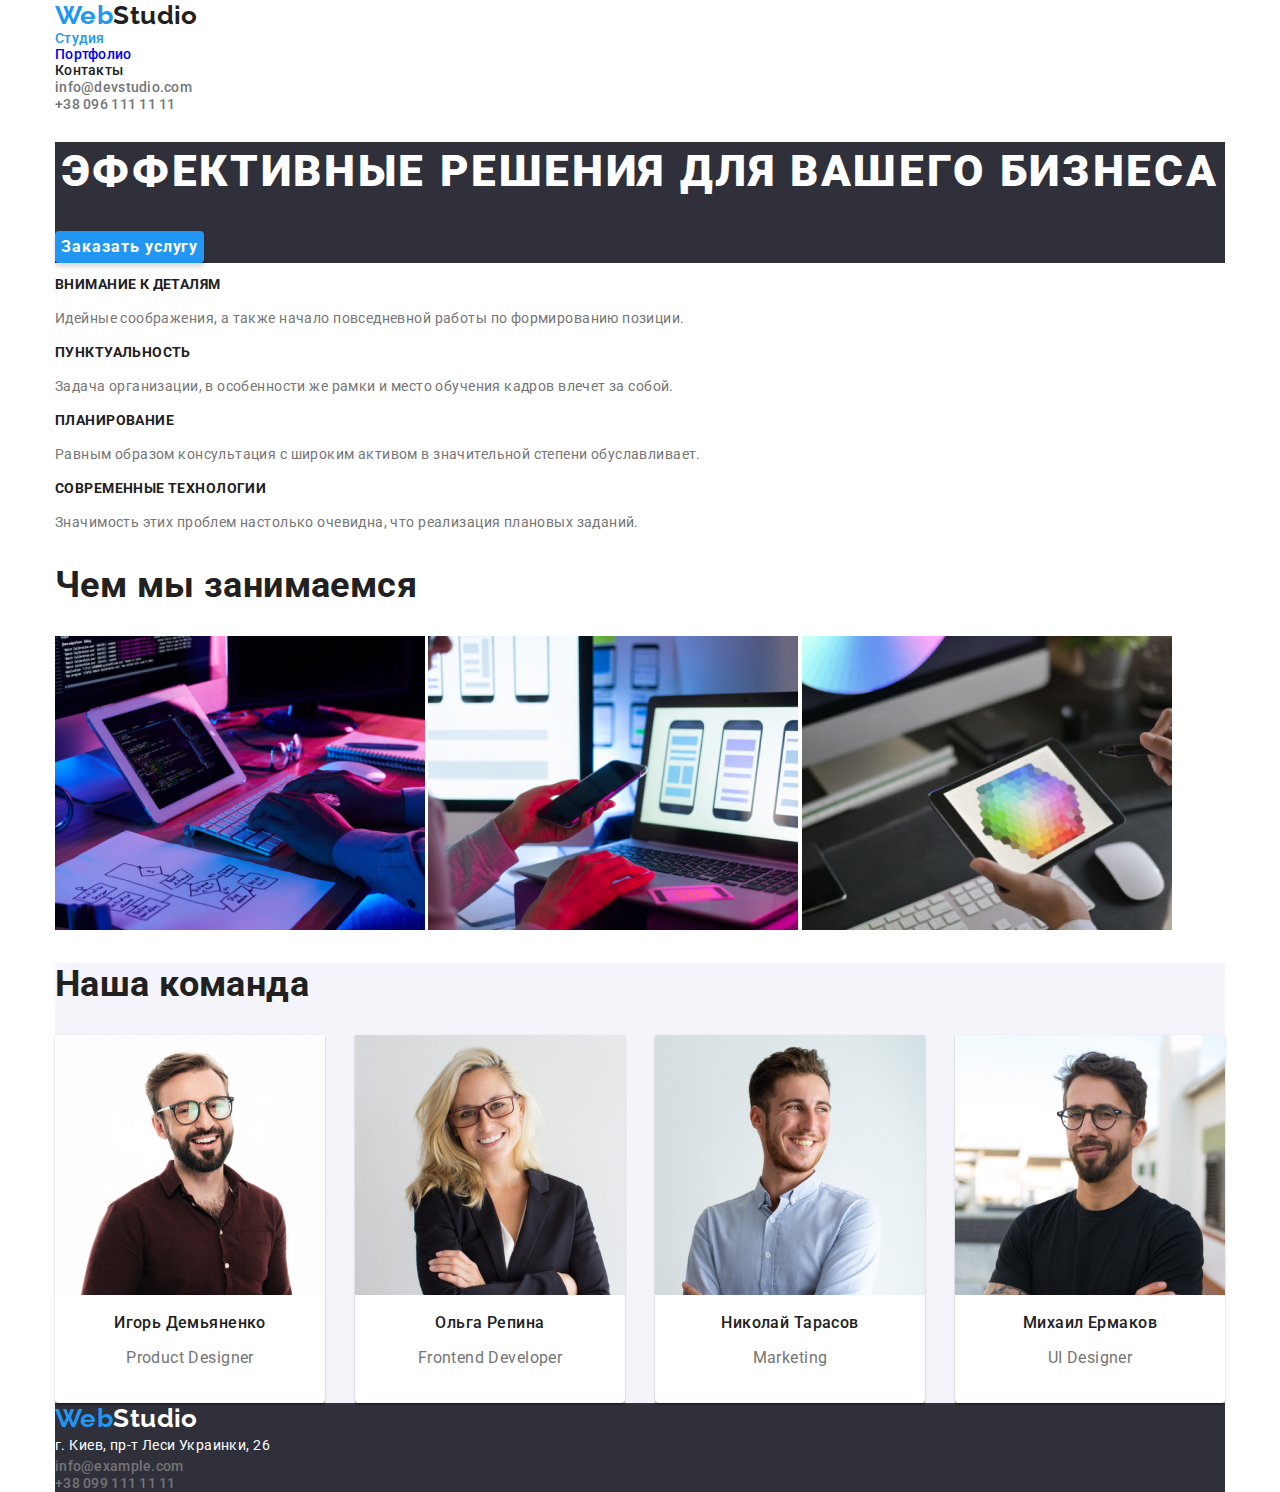
==== commit 40b79699: "pe" ====
--- a/index.html
+++ b/index.html
@@ -5,9 +5,12 @@
     <meta http-equiv="X-UA-Compatible" content="IE=edge" />
     <meta name="viewport" content="width=device-width, initial-scale=1.0" />
     <link rel="stylesheet" href="./css/styles.css" />
-    <link rel="preconnect" href="https://fonts.googleapis.com">
-    <link rel="preconnect" href="https://fonts.gstatic.com" crossorigin>
-    <link href="https://fonts.googleapis.com/css2?family=Roboto:wght@300;400;500;700&display=swap" rel="stylesheet">
+    <link rel="preconnect" href="https://fonts.googleapis.com" />
+    <link rel="preconnect" href="https://fonts.gstatic.com" crossorigin />
+    <link
+      href="https://fonts.googleapis.com/css2?family=Roboto:wght@300;400;500;700&display=swap"
+      rel="stylesheet"
+    />
     <link
       href="https://fonts.googleapis.com/css2?family=Raleway:wght@400;500;700&family=Roboto:wght@300;400;500;700&display=swap"
       rel="stylesheet"
@@ -15,125 +18,135 @@
     <title>Document</title>
   </head>
   <body>
-    <header class="header">
-      <nav class="header-nav">
-        <a href="./index.html" class="nav-logo"><span>Web</span>Studio</a>
-        <div class="nav-ul">
+    <div class="container">
+      <header class="header">
+        <nav class="header-nav">
+          <a href="./index.html" class="nav-logo"><span>Web</span>Studio</a>
+          <div class="nav-ul">
+            <ul>
+              <li class="nav-list"><a href="" class="nav-link studio">Студия</a></li>
+              <li class="nav-list">
+                <a href="../goit-markup-hw-02/portfolio.html" class="nav-link">Портфолио</a>
+              </li>
+              <li class="nav-list"><a href="" class="nav-link">Контакты</a></li>
+            </ul>
+          </div>
+          <div class="nav-div">
+            <ul>
+              <li class="nav-contacts">
+                <a href="mailto:info@devstudio.com" class="link-contacts">info@devstudio.com</a>
+              </li>
+              <li class="nav-contacts">
+                <a href="tel:+380961111111" class="link-contacts">+38 096 111 11 11</a>
+              </li>
+            </ul>
+          </div>
+        </nav>
+      </header>
+    </div>
+    <main>
+      <div class="container">
+        <section class="hero">
+          <h1 class="hero-title">Эффективные решения для вашего бизнеса</h1>
+          <button type="button" class="hero-btn">Заказать услугу</button>
+        </section>
+        <section class="pref">
+          <h2 class="visually-hidden">Преимущества</h2>
           <ul>
-            <li class="nav-list"><a href="" class="nav-link studio">Студия</a></li>
-            <li class="nav-list">
-              <a href="../goit-markup-hw-02/portfolio.html" class="nav-link">Портфолио</a>
+            <li class="pref-list">
+              <h3 class="pref-title">Внимание к деталям</h3>
+              <p class="pref-text">
+                Идейные соображения, а также начало повседневной работы по формированию позиции.
+              </p>
             </li>
-            <li class="nav-list"><a href="" class="nav-link">Контакты</a></li>
-          </ul>
-        </div>
-        <div class="nav-div">
-          <ul>
-            <li class="nav-contacts">
-              <a href="mailto:info@devstudio.com" class="link-contacts">info@devstudio.com</a>
+
+            <li class="pref-list">
+              <h3 class="pref-title">Пунктуальность</h3>
+              <p class="pref-text">
+                Задача организации, в особенности же рамки и место обучения кадров влечет за собой.
+              </p>
             </li>
-            <li class="nav-contacts">
-              <a href="tel:+380961111111" class="link-contacts">+38 096 111 11 11</a>
+
+            <li class="pref-list">
+              <h3 class="pref-title">Планирование</h3>
+              <p class="pref-text">
+                Равным образом консультация с широким активом в значительной степени обуславливает.
+              </p>
+            </li>
+            <li class="pref-list">
+              <h3 class="pref-title">Современные технологии</h3>
+              <p class="pref-text">
+                Значимость этих проблем настолько очевидна, что реализация плановых заданий.
+              </p>
             </li>
           </ul>
-        </div>
-      </nav>
-    </header>
-    <main>
-      <section class="hero">
-        <h1 class="hero-title">Эффективные решения для вашего бизнеса</h1>
-        <button type="button" class="hero-btn">Заказать услугу</button>
-      </section>
-      <section class="pref">
-        <h2 class="visually-hidden">Преимущества</h2>
-        <ul>
-          <li class="pref-list">
-            <h3 class="pref-title">Внимание к деталям</h3>
-            <p class="pref-text">
-              Идейные соображения, а также начало повседневной работы по формированию позиции.
-            </p>
-          </li>
-
-          <li class="pref-list">
-            <h3 class="pref-title">Пунктуальность</h3>
-            <p class="pref-text">
-              Задача организации, в особенности же рамки и место обучения кадров влечет за собой.
-            </p>
-          </li>
-
-          <li class="pref-list">
-            <h3 class="pref-title">Планирование</h3>
-            <p class="pref-text">
-              Равным образом консультация с широким активом в значительной степени обуславливает.
-            </p>
-          </li>
-          <li class="pref-list">
-            <h3 class="pref-title">Современные технологии</h3>
-            <p class="pref-text">
-              Значимость этих проблем настолько очевидна, что реализация плановых заданий.
-            </p>
-          </li>
-        </ul>
-      </section>
-      <section class="work">
-        <h2 class="work-title">Чем мы занимаемся</h2>
-        <ul>
-          <li class="work-item"><img src="./images/1.jpg" alt="картинка 1" width="370" /></li>
-          <li class="work-item"><img src="./images/2.jpg" alt="картинка 2" width="370" /></li>
-          <li class="work-item"><img src="./images/3.jpg" alt="картинка 3" width="370" /></li>
-        </ul>
-      </section>
-      <section class="team">
-        <h2 class="team-title">Наша команда</h2>
-        <ul class="team-list">
-          <li>
+        </section>
+      </div>
+      <div class="container">
+        <section class="work">
+          <h2 class="work-title">Чем мы занимаемся</h2>
+          <ul class="work-list">
+            <li class="work-item"><img src="./images/1.jpg" alt="картинка 1" width="370" /></li>
+            <li class="work-item"><img src="./images/2.jpg" alt="картинка 2" width="370" /></li>
+            <li class="work-item"><img src="./images/3.jpg" alt="картинка 3" width="370" /></li>
+          </ul>
+        </section>
+      </div>
+      <div class="container">
+        <section class="team">
+          <h2 class="team-title">Наша команда</h2>
+          <ul class="team-list">
             <div class="team-wrapper">
-            <img src="./images/p1.jpg" alt="работник1" width="270" />
-            <h3 class="team-worker">Игорь Демьяненко</h3>
-            <p class="team-text">Product Designer</p>
-          </li>
+              <li class="team-item">
+                <img src="./images/p1.jpg" alt="работник1" width="270" />
+                <h3 class="team-worker">Игорь Демьяненко</h3>
+                <p class="team-text">Product Designer</p>
+              </li>
             </div>
             <div class="team-wrapper">
-          <li>
-            <img src="./images/p2.jpg" alt="работник2" width="270" />
-            <h3 class="team-worker">Ольга Репина</h3>
-            <p class="team-text">Frontend Developer</p>
-          </li>
+              <li class="team-item">
+                <img src="./images/p2.jpg" alt="работник2" width="270" />
+                <h3 class="team-worker">Ольга Репина</h3>
+                <p class="team-text">Frontend Developer</p>
+              </li>
             </div>
             <div class="team-wrapper">
-          <li>
-            <img src="./images/p3.jpg" alt="работник3" width="270" />
-            <h3 class="team-worker">Николай Тарасов</h3>
-            <p class="team-text">Marketing</p>
-          </li>
+              <li class="team-item">
+                <img src="./images/p3.jpg" alt="работник3" width="270" />
+                <h3 class="team-worker">Николай Тарасов</h3>
+                <p class="team-text">Marketing</p>
+              </li>
             </div>
             <div class="team-wrapper">
-          <li>
-            <img src="./images/p4.jpg" alt="работник4" width="270" />
-            <h3 class="team-worker">Михаил Ермаков</h3>
-            <p class="team-text">UI Designer</p>
-          </li>
-           </div>
-        </ul>
-      </section>
+              <li class="team-item">
+                <img src="./images/p4.jpg" alt="работник4" width="270" />
+                <h3 class="team-worker">Михаил Ермаков</h3>
+                <p class="team-text">UI Designer</p>
+              </li>
+            </div>
+          </ul>
+        </section>
+      </div>
     </main>
-    <footer class="footer">
-      <a href="./index.html" class="footer-logo"><span>Web</span>Studio</a>
-      <address>
-        <ul class="footer-list">
-          <li>
-            <a
-              href="https://goo.gl/maps/t3Y8ttDa6r9vXGK56"
-              target="_blank"
-              rel="noreferrer noopener"
-              class="footer-map"
-              >г. Киев, пр-т Леси Украинки, 26</a
-            >
-          </li>
-          <li><a href="mailto:info@example.com" class="link-contacts">info@example.com</a></li>
-          <li><a href="tel:+380991111111" class="link-contacts">+38 099 111 11 11</a></li>
-        </ul>
-      </address>
-    </footer>
+    <div class="container">
+      <footer class="footer">
+        <a href="./index.html" class="footer-logo"><span>Web</span>Studio</a>
+        <address>
+          <ul class="footer-list">
+            <li>
+              <a
+                href="https://goo.gl/maps/t3Y8ttDa6r9vXGK56"
+                target="_blank"
+                rel="noreferrer noopener"
+                class="footer-map"
+                >г. Киев, пр-т Леси Украинки, 26</a
+              >
+            </li>
+            <li><a href="mailto:info@example.com" class="link-contacts">info@example.com</a></li>
+            <li><a href="tel:+380991111111" class="link-contacts">+38 099 111 11 11</a></li>
+          </ul>
+        </address>
+      </footer>
+    </div>
   </body>
 </html>
--- a/css/styles.css
+++ b/css/styles.css
@@ -12,12 +12,27 @@
   color: var(--default-color);
   font-size: 14px;
   letter-spacing: 0.03em;
+  margin: 0;
 }
 a {
   text-decoration: none;
 }
+ul {
+  margin: 0;
+  padding: 0;
+}
 li {
   list-style-type: none;
+}
+.container {
+  width: 1170px;
+  padding-left: 15px;
+  padding-right: 15px;
+  margin: 0 auto;
+}
+div {
+  margin: 0;
+  padding: 0;
 }
 /* --------------------------header------------------------------ */
 .nav-logo {
@@ -130,7 +145,9 @@
   line-height: 1.16;
   color: var(--default-color);
 }
-
+.work-item {
+  display: inline-block;
+}
 /* ----------------------team------------------------------ */
 
 .team {
@@ -138,10 +155,15 @@
 }
 .team-wrapper {
   background-color: var(--white-color);
-
+  width: 270px;
+  height: 368px;
   box-shadow: 0px 1px 3px rgba(0, 0, 0, 0.12), 0px 1px 1px rgba(0, 0, 0, 0.14),
     0px 2px 1px rgba(0, 0, 0, 0.2);
   border-radius: 0px 0px 4px 4px;
+}
+.team-list {
+  display: flex;
+  justify-content: space-between;
 }
 .team-title {
   color: var(--default-color);
@@ -192,7 +214,6 @@
 }
 
 /* ------------------------portfolio menu---------------------- */
-
 .portfolio-title {
   position: absolute;
   white-space: nowrap;
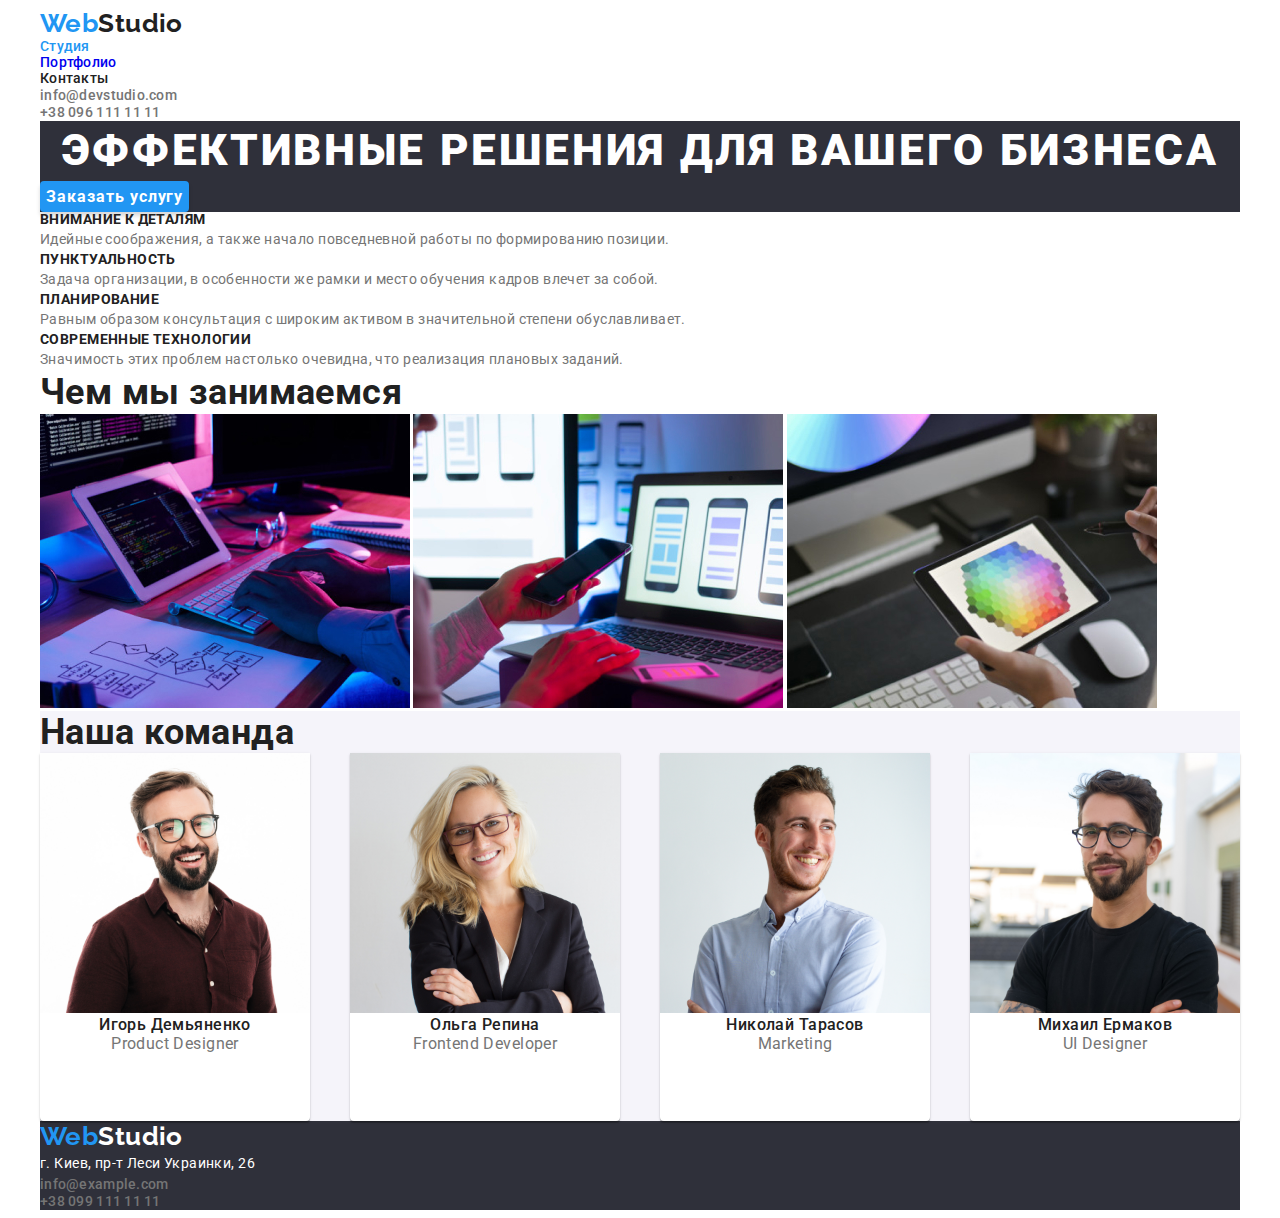
==== commit f3e791f3: "pAZR" ====
--- a/index.html
+++ b/index.html
@@ -4,6 +4,13 @@
     <meta charset="UTF-8" />
     <meta http-equiv="X-UA-Compatible" content="IE=edge" />
     <meta name="viewport" content="width=device-width, initial-scale=1.0" />
+    <link
+      rel="stylesheet"
+      href="https://cdnjs.cloudflare.com/ajax/libs/modern-normalize/1.1.0/modern-normalize.min.css"
+      integrity="sha512-wpPYUAdjBVSE4KJnH1VR1HeZfpl1ub8YT/NKx4PuQ5NmX2tKuGu6U/JRp5y+Y8XG2tV+wKQpNHVUX03MfMFn9Q=="
+      crossorigin="anonymous"
+      referrerpolicy="no-referrer"
+    />
     <link rel="stylesheet" href="./css/styles.css" />
     <link rel="preconnect" href="https://fonts.googleapis.com" />
     <link rel="preconnect" href="https://fonts.gstatic.com" crossorigin />
@@ -15,7 +22,8 @@
       href="https://fonts.googleapis.com/css2?family=Raleway:wght@400;500;700&family=Roboto:wght@300;400;500;700&display=swap"
       rel="stylesheet"
     />
-    <title>Document</title>
+
+    <title>WebStudio</title>
   </head>
   <body>
     <div class="container">
--- a/css/styles.css
+++ b/css/styles.css
@@ -6,33 +6,35 @@
   --background-color: #2f303a;
   --second-background: #f5f4fa;
 }
+p,
+h1,
+h2,
+h3,
+h4,
+h5 {
+  margin: 0;
+}
 body {
-  font-family: 'Roboto', 'sens-serif';
+  font-family: 'Roboto', sans-serif;
   background-color: var(--white-color);
   color: var(--default-color);
   font-size: 14px;
   letter-spacing: 0.03em;
-  margin: 0;
 }
 a {
   text-decoration: none;
 }
-ul {
+ul,
+ol {
+  list-style: none;
   margin: 0;
   padding: 0;
 }
-li {
-  list-style-type: none;
-}
 .container {
-  width: 1170px;
+  width: 1200px;
   padding-left: 15px;
   padding-right: 15px;
   margin: 0 auto;
-}
-div {
-  margin: 0;
-  padding: 0;
 }
 /* --------------------------header------------------------------ */
 .nav-logo {
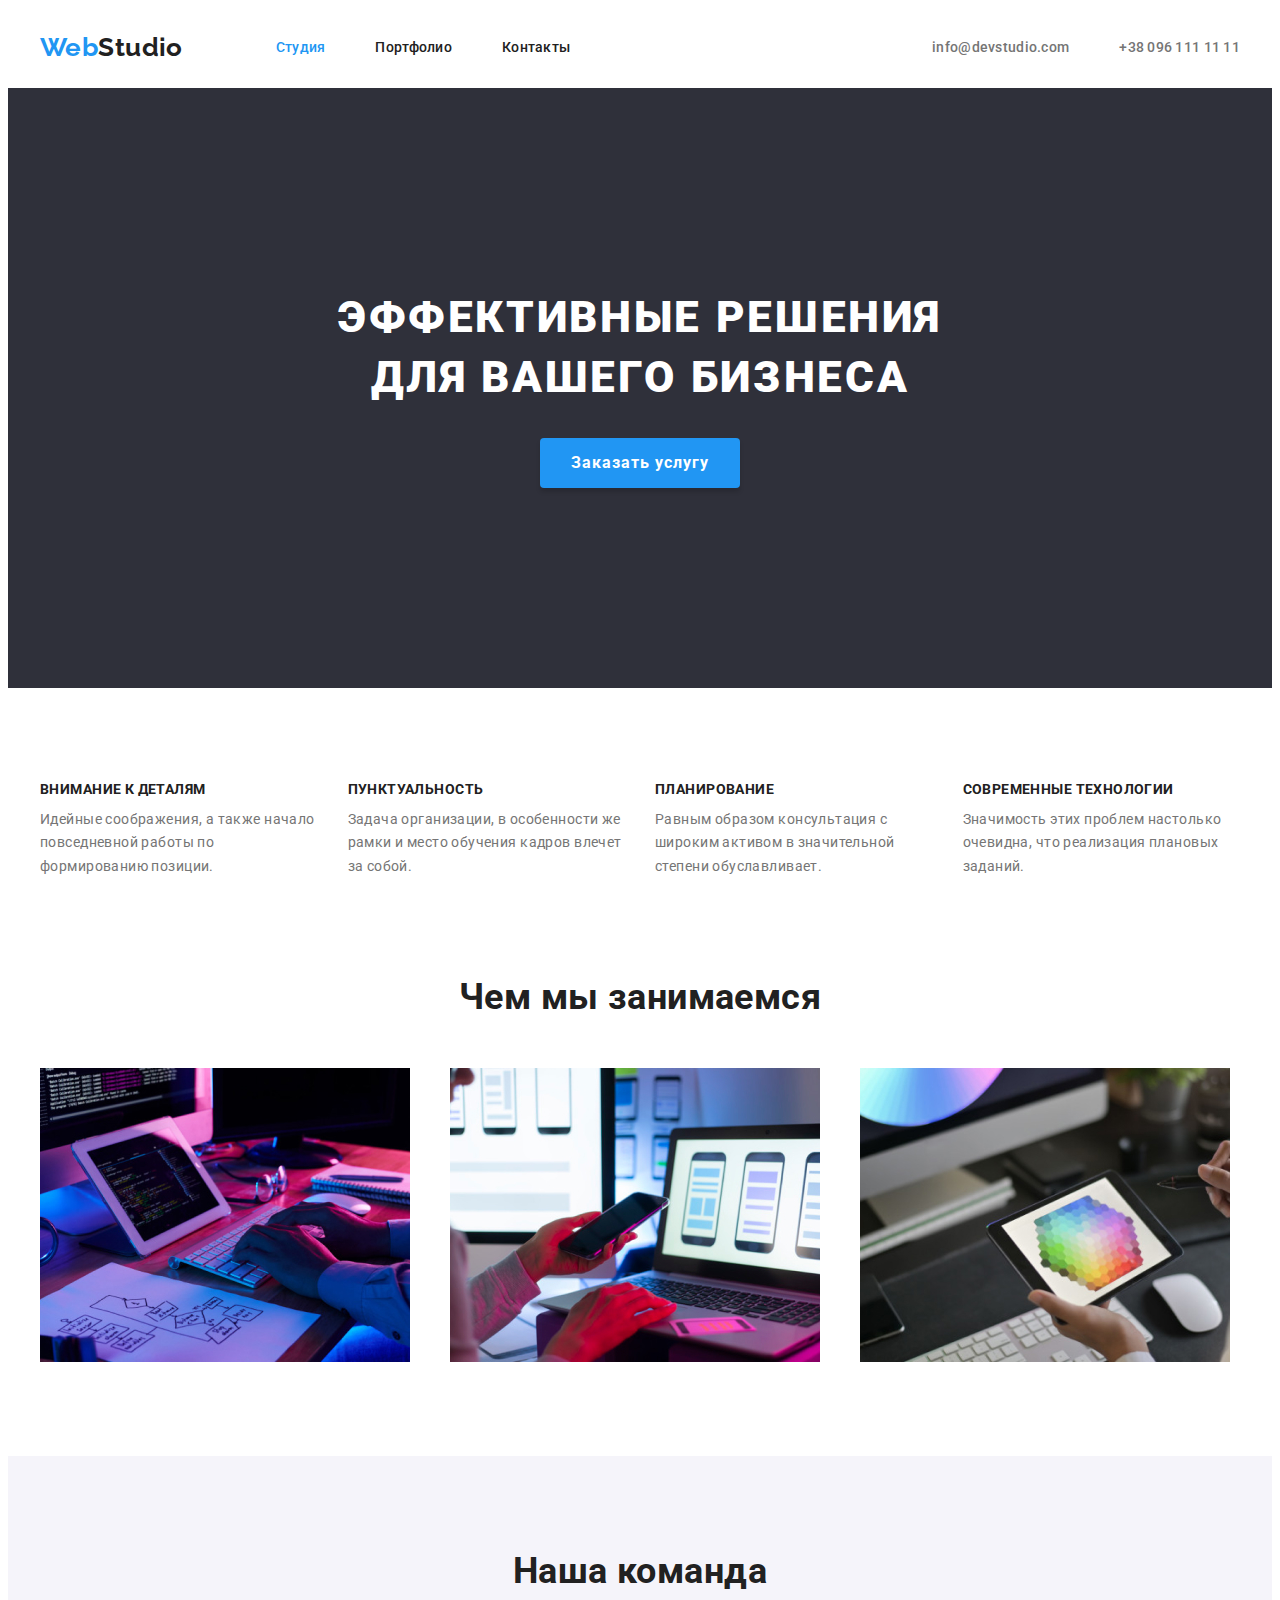
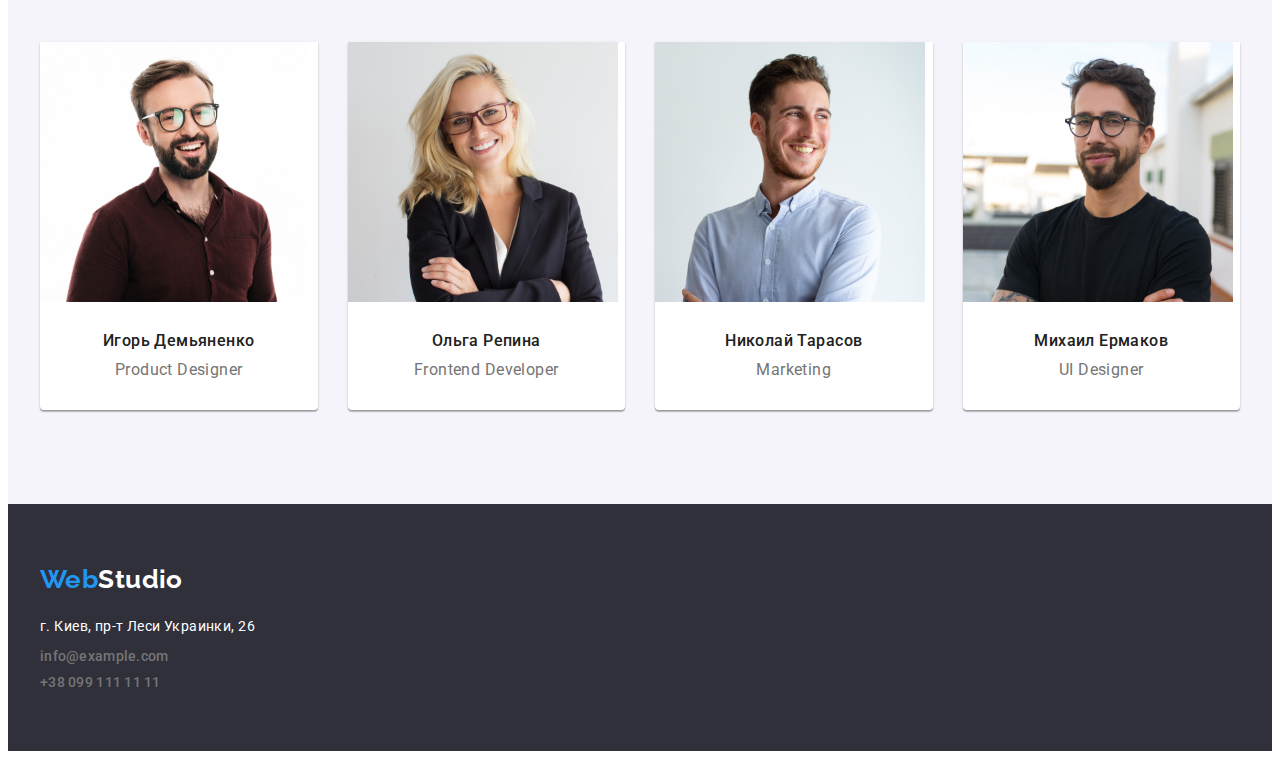
==== commit e75748ae: "lastt" ====
--- a/index.html
+++ b/index.html
@@ -22,86 +22,83 @@
       href="https://fonts.googleapis.com/css2?family=Raleway:wght@400;500;700&family=Roboto:wght@300;400;500;700&display=swap"
       rel="stylesheet"
     />
-
     <title>WebStudio</title>
   </head>
   <body>
-    <div class="container">
-      <header class="header">
+    <header class="header">
+      <div class="container">
         <nav class="header-nav">
-          <a href="./index.html" class="nav-logo"><span>Web</span>Studio</a>
-          <div class="nav-ul">
-            <ul>
-              <li class="nav-list"><a href="" class="nav-link studio">Студия</a></li>
-              <li class="nav-list">
-                <a href="../goit-markup-hw-02/portfolio.html" class="nav-link">Портфолио</a>
-              </li>
-              <li class="nav-list"><a href="" class="nav-link">Контакты</a></li>
-            </ul>
-          </div>
-          <div class="nav-div">
-            <ul>
-              <li class="nav-contacts">
-                <a href="mailto:info@devstudio.com" class="link-contacts">info@devstudio.com</a>
-              </li>
-              <li class="nav-contacts">
-                <a href="tel:+380961111111" class="link-contacts">+38 096 111 11 11</a>
-              </li>
-            </ul>
-          </div>
+          <a href="./index.html" class="header-logo"><span>Web</span>Studio</a>
+          <ul class="header-list">
+            <li class="header-item"><a href="" class="header-link studio">Студия</a></li>
+            <li class="header-item">
+              <a href="../goit-markup-hw-02/portfolio.html" class="header-link">Портфолио</a>
+            </li>
+            <li class="header-item"><a href="" class="header-link">Контакты</a></li>
+          </ul>
+          <ul class="header-list header-contacts">
+            <li class="item-contacts">
+              <a href="mailto:info@devstudio.com" class="link-contacts">info@devstudio.com</a>
+            </li>
+            <li class="item-contacts">
+              <a href="tel:+380961111111" class="link-contacts">+38 096 111 11 11</a>
+            </li>
+          </ul>
         </nav>
-      </header>
-    </div>
+      </div>
+    </header>
     <main>
-      <div class="container">
-        <section class="hero">
+      <section class="hero">
+        <div class="container">
           <h1 class="hero-title">Эффективные решения для вашего бизнеса</h1>
           <button type="button" class="hero-btn">Заказать услугу</button>
-        </section>
-        <section class="pref">
+        </div>
+      </section>
+      <section class="pref">
+        <div class="container">
           <h2 class="visually-hidden">Преимущества</h2>
-          <ul>
-            <li class="pref-list">
+          <ul class="pref-list">
+            <li class="pref-item">
               <h3 class="pref-title">Внимание к деталям</h3>
               <p class="pref-text">
                 Идейные соображения, а также начало повседневной работы по формированию позиции.
               </p>
             </li>
 
-            <li class="pref-list">
+            <li class="pref-item">
               <h3 class="pref-title">Пунктуальность</h3>
               <p class="pref-text">
                 Задача организации, в особенности же рамки и место обучения кадров влечет за собой.
               </p>
             </li>
 
-            <li class="pref-list">
+            <li class="pref-item">
               <h3 class="pref-title">Планирование</h3>
               <p class="pref-text">
                 Равным образом консультация с широким активом в значительной степени обуславливает.
               </p>
             </li>
-            <li class="pref-list">
+            <li class="pref-item">
               <h3 class="pref-title">Современные технологии</h3>
               <p class="pref-text">
                 Значимость этих проблем настолько очевидна, что реализация плановых заданий.
               </p>
             </li>
           </ul>
-        </section>
-      </div>
-      <div class="container">
-        <section class="work">
+        </div>
+      </section>
+      <section class="work section">
+        <div class="container">
           <h2 class="work-title">Чем мы занимаемся</h2>
           <ul class="work-list">
             <li class="work-item"><img src="./images/1.jpg" alt="картинка 1" width="370" /></li>
             <li class="work-item"><img src="./images/2.jpg" alt="картинка 2" width="370" /></li>
             <li class="work-item"><img src="./images/3.jpg" alt="картинка 3" width="370" /></li>
           </ul>
-        </section>
-      </div>
-      <div class="container">
-        <section class="team">
+        </div>
+      </section>
+      <section class="team section">
+        <div class="container">
           <h2 class="team-title">Наша команда</h2>
           <ul class="team-list">
             <div class="team-wrapper">
@@ -133,15 +130,15 @@
               </li>
             </div>
           </ul>
-        </section>
-      </div>
+        </div>
+      </section>
     </main>
-    <div class="container">
-      <footer class="footer">
+    <footer class="footer">
+      <div class="container">
         <a href="./index.html" class="footer-logo"><span>Web</span>Studio</a>
         <address>
           <ul class="footer-list">
-            <li>
+            <li class="footer-item">
               <a
                 href="https://goo.gl/maps/t3Y8ttDa6r9vXGK56"
                 target="_blank"
@@ -150,11 +147,15 @@
                 >г. Киев, пр-т Леси Украинки, 26</a
               >
             </li>
-            <li><a href="mailto:info@example.com" class="link-contacts">info@example.com</a></li>
-            <li><a href="tel:+380991111111" class="link-contacts">+38 099 111 11 11</a></li>
+            <li class="footer-item">
+              <a href="mailto:info@example.com" class="link-contacts">info@example.com</a>
+            </li>
+            <li class="footer-item">
+              <a href="tel:+380991111111" class="link-contacts">+38 099 111 11 11</a>
+            </li>
           </ul>
         </address>
-      </footer>
-    </div>
+      </div>
+    </footer>
   </body>
 </html>
--- a/css/styles.css
+++ b/css/styles.css
@@ -24,6 +24,9 @@
 a {
   text-decoration: none;
 }
+img {
+  display: block;
+}
 ul,
 ol {
   list-style: none;
@@ -36,85 +39,11 @@
   padding-right: 15px;
   margin: 0 auto;
 }
-/* --------------------------header------------------------------ */
-.nav-logo {
-  font-family: 'Raleway', 'sans-serif';
-  font-size: 26px;
-  color: var(--default-color);
-  font-weight: 700;
-  line-height: 1.19;
-}
-
-.nav-logo > span {
-  color: var(--hover-color);
-}
-
-.nav-list {
-  font-weight: 500;
-  letter-spacing: 0.02em;
-  line-height: 1.14;
-}
-
-li > .port:visited {
-  color: var(--hover-color);
-}
-
-li > .studio:visited {
-  color: var(--hover-color);
-}
-
-.nav-link:visited,
-.nav-link:active {
-  color: var(--default-color);
-}
-
-.nav-link:hover,
-.nav-link:focus {
-  color: var(--hover-color);
-}
-
-.link-contacts {
-  color: var(--paragraph-color);
-  font-weight: 500;
-  letter-spacing: 0.02em;
-  line-height: 1.14;
-}
-
-.link-contacts:hover,
-.link-contacts:focus {
-  color: var(--hover-color);
-}
-
-/* --------------------------hero--------------------------- */
-.hero {
-  background-color: var(--background-color);
-}
-
-.hero-title {
-  font-size: 44px;
-  line-height: 1.36;
-  font-weight: 900;
-  color: var(--white-color);
-  text-align: center;
-  text-transform: uppercase;
-  letter-spacing: 0.06em;
-}
-.hero-btn {
-  background: var(--hover-color);
-  box-shadow: 0px 4px 4px rgba(0, 0, 0, 0.15);
-  border-radius: 4px;
-  font-size: 16px;
-  line-height: 1.87;
-  font-weight: 700;
-  font-family: 'Roboto';
-  color: var(--white-color);
-  align-items: center;
-  text-align: center;
-  letter-spacing: 0.06em;
-  border: 0px;
-  cursor: pointer;
-}
-/* ---------------------------preferences--------------------------- */
+.section {
+  padding-top: 94px;
+  padding-bottom: 94px;
+}
+
 .visually-hidden {
   position: absolute;
   width: 1px;
@@ -127,12 +56,124 @@
   clip: rect(0 0 0 0);
   overflow: hidden;
 }
+/* --------------------------header------------------------------ */
+.header {
+  padding-top: 24px;
+  padding-bottom: 25px;
+}
+
+.header-logo {
+  font-family: 'Raleway', 'sans-serif';
+  font-size: 26px;
+  color: var(--default-color);
+  font-weight: 700;
+  line-height: 1.19;
+  margin-right: 93px;
+}
+.header-logo > span {
+  color: var(--hover-color);
+}
+.header-nav {
+  display: flex;
+  align-items: center;
+}
+.header-list {
+  display: flex;
+}
+.header-link {
+  font-weight: 500;
+  letter-spacing: 0.02em;
+  line-height: 1.14;
+  color: var(--default-color);
+}
+.header-item:not(:last-child) {
+  margin-right: 50px;
+}
+li > .port:visited {
+  color: var(--hover-color);
+}
+
+li > .studio:visited {
+  color: var(--hover-color);
+}
+
+.header-link:hover,
+.header-link:focus,
+.link-contacts:hover,
+.link-contacts:focus {
+  color: var(--hover-color);
+}
+.header-contacts {
+  margin-left: auto;
+}
+.item-contacts:first-child {
+  margin-right: 50px;
+}
+.link-contacts {
+  color: var(--paragraph-color);
+  font-weight: 500;
+  letter-spacing: 0.02em;
+  line-height: 1.14;
+}
+
+/* --------------------------hero--------------------------- */
+.hero {
+  background-color: var(--background-color);
+  padding-top: 200px;
+  padding-bottom: 200px;
+}
+.hero-title {
+  margin: 0 auto;
+  width: 696px;
+  font-size: 44px;
+  line-height: 1.36;
+  font-weight: 900;
+  color: var(--white-color);
+  text-align: center;
+  text-transform: uppercase;
+  letter-spacing: 0.06em;
+  margin-bottom: 30px;
+}
+.hero-btn {
+  margin: 0 auto;
+  display: block;
+  width: 200px;
+  height: 50px;
+  background: var(--hover-color);
+  box-shadow: 0px 4px 4px rgba(0, 0, 0, 0.15);
+  border-radius: 4px;
+  font-size: 16px;
+  line-height: 1.87;
+  font-weight: 700;
+  font-family: 'Roboto';
+  color: var(--white-color);
+  align-items: center;
+  text-align: center;
+  letter-spacing: 0.06em;
+  border: 0px;
+  cursor: pointer;
+}
+/* ---------------------------preferences--------------------------- */
+.pref {
+  padding-top: 94px;
+}
+.pref-list {
+  display: flex;
+  flex-wrap: wrap;
+  margin-left: -30px;
+}
+.pref-item {
+  height: 101px;
+  flex-basis: calc(100% / 4 - 30px);
+  margin-left: 30px;
+}
 .pref-title {
   color: var(--default-color);
   text-transform: uppercase;
   font-weight: 700;
   line-height: 1.14;
   font-size: 14px;
+  margin-bottom: 10px;
 }
 .pref-text {
   color: var(--paragraph-color);
@@ -141,19 +182,34 @@
 }
 
 /* -------------------------------------work------------------------------- */
+
 .work-title {
   font-size: 36px;
   font-weight: 700;
   line-height: 1.16;
   color: var(--default-color);
+  text-align: center;
+  margin-bottom: 50px;
+}
+.work-list {
+  display: flex;
+  margin-left: -30px;
 }
 .work-item {
-  display: inline-block;
+  flex-basis: calc(100% / 3 - 30px);
+  margin-left: 30px;
 }
 /* ----------------------team------------------------------ */
 
 .team {
   background-color: var(--second-background);
+}
+.team-title {
+  color: var(--default-color);
+  font-size: 36px;
+  font-weight: 700;
+  text-align: center;
+  margin-bottom: 50px;
 }
 .team-wrapper {
   background-color: var(--white-color);
@@ -162,15 +218,12 @@
   box-shadow: 0px 1px 3px rgba(0, 0, 0, 0.12), 0px 1px 1px rgba(0, 0, 0, 0.14),
     0px 2px 1px rgba(0, 0, 0, 0.2);
   border-radius: 0px 0px 4px 4px;
+  flex-basis: calc(100% / 4 - 30px);
+  margin-left: 30px;
 }
 .team-list {
   display: flex;
-  justify-content: space-between;
-}
-.team-title {
-  color: var(--default-color);
-  font-size: 36px;
-  font-weight: 700;
+  margin-left: -30px;
 }
 .team-worker {
   font-size: 16px;
@@ -178,6 +231,8 @@
   font-weight: 500;
   text-align: center;
   line-height: 1.18;
+  margin-top: 30px;
+  margin-bottom: 10px;
 }
 .team-text {
   color: var(--paragraph-color);
@@ -185,6 +240,7 @@
   line-height: 1.18;
   font-weight: 400;
   text-align: center;
+  margin-bottom: 30px;
 }
 /* ---------------------------footer--------------------------------- */
 
@@ -193,6 +249,8 @@
 }
 .footer {
   background: var(--background-color);
+  padding-top: 60px;
+  padding-bottom: 60px;
 }
 .footer-logo {
   font-family: 'Raleway', 'sans-serif';
@@ -204,7 +262,12 @@
 .footer-logo > span {
   color: var(--hover-color);
 }
-
+.footer-list {
+  margin-top: 20px;
+}
+.footer-item:not(:last-child) {
+  margin-bottom: 9px;
+}
 .footer-map {
   color: var(--white-color);
   font-style: normal;
@@ -227,23 +290,30 @@
   clip: rect(0 0 0 0);
   clip-path: inset(50%);
 }
+.portfolio-list {
+  display: flex;
+  justify-content: center;
+  margin-bottom: 50px;
+}
 .portfolio-item-btn {
   background-color: var(--second-background);
   border-radius: 4px;
   height: 38px;
   font-family: 'Roboto';
+  cursor: pointer;
   font-style: normal;
   font-weight: 500;
   font-size: 16px;
   line-height: 1.62;
   letter-spacing: 0.03em;
-
-  text-align: center;
-
+  text-align: center;
   color: var(--default-color);
   border: 0;
-}
-
+  padding: 6px 22px;
+}
+.portfolio-item:not(:last-child) {
+  margin-right: 8px;
+}
 li > .all {
   color: var(--white-color);
   background-color: var(--hover-color);
@@ -258,22 +328,35 @@
 
 /* --------------------portfolio projects---------------------- */
 .project-item {
-  box-sizing: border-box;
   background-color: var(--white-color);
   border: 1px solid #eeeeee;
-}
-
+  width: 370px;
+  height: 404px;
+  flex-basis: calc(100 / 3 - 30px);
+  margin-left: 30px;
+  margin-bottom: 30px;
+}
+.list-project {
+  display: flex;
+  flex-wrap: wrap;
+  margin-left: -30px;
+  margin-bottom: -30px;
+}
 .project-title {
   font-weight: 700;
   font-size: 18px;
   line-height: 2;
   color: var(--default-color);
-
+  margin-top: 20px;
   letter-spacing: 0.06em;
+  margin-bottom: 4px;
+  margin-left: 24px;
 }
 .project-text {
   font-weight: 400;
   font-size: 16px;
   line-height: 1.88;
   color: var(--paragraph-color);
-}
+  margin-bottom: 20px;
+  margin-left: 24px;
+}
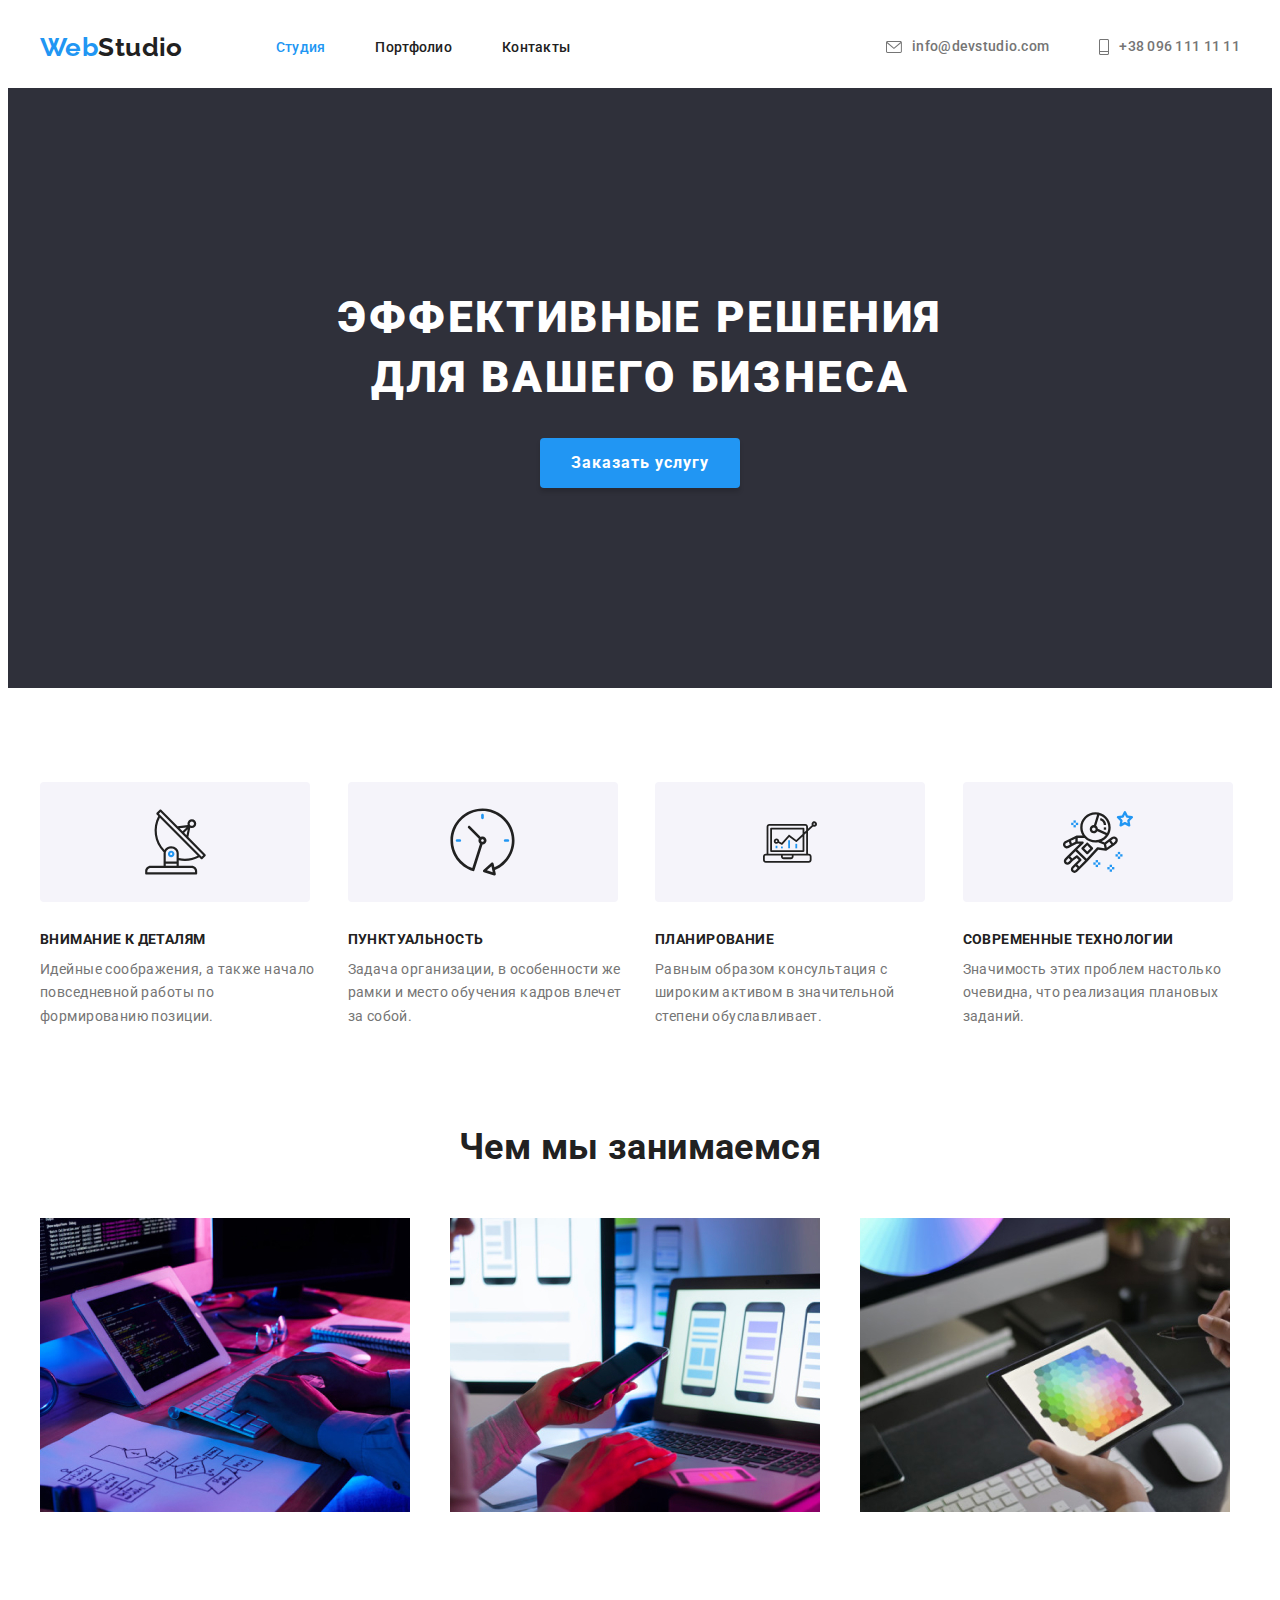
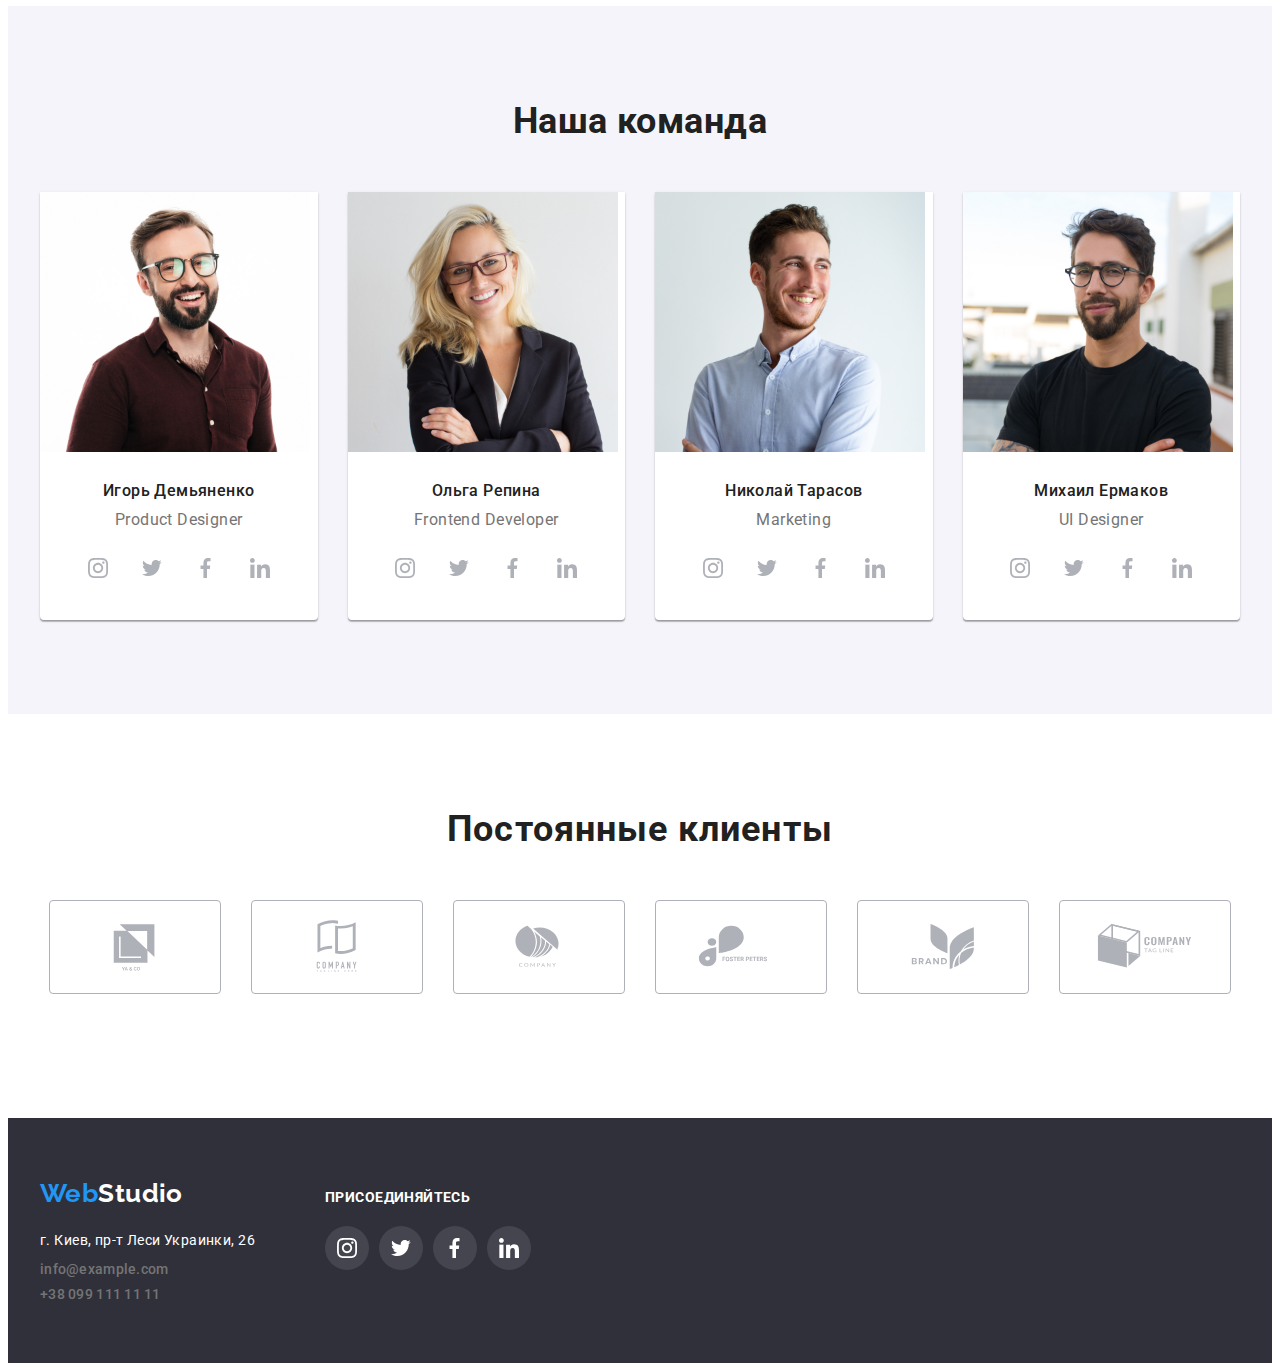
==== commit a003d9e3: "lt" ====
--- a/index.html
+++ b/index.html
@@ -38,10 +38,18 @@
           </ul>
           <ul class="header-list header-contacts">
             <li class="item-contacts">
-              <a href="mailto:info@devstudio.com" class="link-contacts">info@devstudio.com</a>
+              <a href="mailto:info@devstudio.com" class="link-contacts"
+                ><svg class="icon-envelope">
+                  <use href="./images/symbol-defs.svg#icon-envelope"></use></svg
+                >info@devstudio.com</a
+              >
             </li>
             <li class="item-contacts">
-              <a href="tel:+380961111111" class="link-contacts">+38 096 111 11 11</a>
+              <a href="tel:+380961111111" class="link-contacts"
+                ><svg class="icon-tel">
+                  <use href="./images/symbol-defs.svg#icon-tel"></use></svg
+                >+38 096 111 11 11</a
+              >
             </li>
           </ul>
         </nav>
@@ -58,27 +66,46 @@
         <div class="container">
           <h2 class="visually-hidden">Преимущества</h2>
           <ul class="pref-list">
-            <li class="pref-item">
+            <li class="pref-item details">
+              <div class="pref-block">
+                <svg class="icon-antenna">
+                  <use href="./images/symbol-defs.svg#icon-antenna"></use>
+                </svg>
+              </div>
               <h3 class="pref-title">Внимание к деталям</h3>
               <p class="pref-text">
                 Идейные соображения, а также начало повседневной работы по формированию позиции.
               </p>
             </li>
-
-            <li class="pref-item">
+            <li class="pref-item punctuation">
+              <div class="pref-block">
+                <svg class="icon-clock">
+                  <use href="./images/symbol-defs.svg#icon-clock"></use>
+                </svg>
+              </div>
               <h3 class="pref-title">Пунктуальность</h3>
               <p class="pref-text">
                 Задача организации, в особенности же рамки и место обучения кадров влечет за собой.
               </p>
             </li>
 
-            <li class="pref-item">
+            <li class="pref-item planning">
+              <div class="pref-block">
+                <svg class="icon-diagram">
+                  <use href="./images/symbol-defs.svg#icon-diagram"></use>
+                </svg>
+              </div>
               <h3 class="pref-title">Планирование</h3>
               <p class="pref-text">
                 Равным образом консультация с широким активом в значительной степени обуславливает.
               </p>
             </li>
-            <li class="pref-item">
+            <li class="pref-item modern">
+              <div class="pref-block">
+                <svg class="icon-astronaut">
+                  <use href="./images/symbol-defs.svg#icon-astronaut"></use>
+                </svg>
+              </div>
               <h3 class="pref-title">Современные технологии</h3>
               <p class="pref-text">
                 Значимость этих проблем настолько очевидна, что реализация плановых заданий.
@@ -106,6 +133,28 @@
                 <img src="./images/p1.jpg" alt="работник1" width="270" />
                 <h3 class="team-worker">Игорь Демьяненко</h3>
                 <p class="team-text">Product Designer</p>
+                <div class="icons">
+                  <a href="" class="team-link">
+                    <svg class="icon-team">
+                      <use href="./images/symbol-defs.svg#icon-instagram"></use>
+                    </svg>
+                  </a>
+                  <a href="" class="team-link">
+                    <svg class="icon-team">
+                      <use href="./images/symbol-defs.svg#icon-twitter"></use>
+                    </svg>
+                  </a>
+                  <a href="" class="team-link">
+                    <svg class="icon-team">
+                      <use href="./images/symbol-defs.svg#icon-facebook"></use>
+                    </svg>
+                  </a>
+                  <a href="" class="team-link">
+                    <svg class="icon-team">
+                      <use href="./images/symbol-defs.svg#icon-linkedin"></use>
+                    </svg>
+                  </a>
+                </div>
               </li>
             </div>
             <div class="team-wrapper">
@@ -113,6 +162,28 @@
                 <img src="./images/p2.jpg" alt="работник2" width="270" />
                 <h3 class="team-worker">Ольга Репина</h3>
                 <p class="team-text">Frontend Developer</p>
+                <div class="icons">
+                  <a href="" class="team-link">
+                    <svg class="icon-team">
+                      <use href="./images/symbol-defs.svg#icon-instagram"></use>
+                    </svg>
+                  </a>
+                  <a href="" class="team-link">
+                    <svg class="icon-team">
+                      <use href="./images/symbol-defs.svg#icon-twitter"></use>
+                    </svg>
+                  </a>
+                  <a href="" class="team-link">
+                    <svg class="icon-team">
+                      <use href="./images/symbol-defs.svg#icon-facebook"></use>
+                    </svg>
+                  </a>
+                  <a href="" class="team-link">
+                    <svg class="icon-team">
+                      <use href="./images/symbol-defs.svg#icon-linkedin"></use>
+                    </svg>
+                  </a>
+                </div>
               </li>
             </div>
             <div class="team-wrapper">
@@ -120,6 +191,28 @@
                 <img src="./images/p3.jpg" alt="работник3" width="270" />
                 <h3 class="team-worker">Николай Тарасов</h3>
                 <p class="team-text">Marketing</p>
+                <div class="icons">
+                  <a href="" class="team-link">
+                    <svg class="icon-team">
+                      <use href="./images/symbol-defs.svg#icon-instagram"></use>
+                    </svg>
+                  </a>
+                  <a href="" class="team-link">
+                    <svg class="icon-team">
+                      <use href="./images/symbol-defs.svg#icon-twitter"></use>
+                    </svg>
+                  </a>
+                  <a href="" class="team-link">
+                    <svg class="icon-team">
+                      <use href="./images/symbol-defs.svg#icon-facebook"></use>
+                    </svg>
+                  </a>
+                  <a href="" class="team-link">
+                    <svg class="icon-team">
+                      <use href="./images/symbol-defs.svg#icon-linkedin"></use>
+                    </svg>
+                  </a>
+                </div>
               </li>
             </div>
             <div class="team-wrapper">
@@ -127,34 +220,124 @@
                 <img src="./images/p4.jpg" alt="работник4" width="270" />
                 <h3 class="team-worker">Михаил Ермаков</h3>
                 <p class="team-text">UI Designer</p>
+                <div class="icons">
+                  <a href="" class="team-link">
+                    <svg class="icon-team">
+                      <use href="./images/symbol-defs.svg#icon-instagram"></use>
+                    </svg>
+                  </a>
+                  <a href="" class="team-link">
+                    <svg class="icon-team">
+                      <use href="./images/symbol-defs.svg#icon-twitter"></use>
+                    </svg>
+                  </a>
+                  <a href="" class="team-link">
+                    <svg class="icon-team">
+                      <use href="./images/symbol-defs.svg#icon-facebook"></use>
+                    </svg>
+                  </a>
+                  <a href="" class="team-link">
+                    <svg class="icon-team">
+                      <use href="./images/symbol-defs.svg#icon-linkedin"></use>
+                    </svg>
+                  </a>
+                </div>
               </li>
             </div>
           </ul>
         </div>
+      </section>
+      <section class="clients section">
+        <h2 class="clients-title">Постоянные клиенты</h2>
+        <ul class="clients-list">
+          <li class="clients-item">
+            <a href="" class="clients-link"
+              ><svg class="icon-logo">
+                <use href="./images/symbol-defs.svg#icon-Logo1"></use></svg
+            ></a>
+          </li>
+          <li class="clients-item">
+            <a href="" class="clients-link"
+              ><svg class="icon-logo">
+                <use href="./images/symbol-defs.svg#icon-Logo2"></use></svg
+            ></a>
+          </li>
+          <li class="clients-item">
+            <a href="" class="clients-link"
+              ><svg class="icon-logo">
+                <use href="./images/symbol-defs.svg#icon-Logo3"></use></svg
+            ></a>
+          </li>
+          <li class="clients-item">
+            <a href="" class="clients-link"
+              ><svg class="icon-logo">
+                <use href="./images/symbol-defs.svg#icon-Logo4"></use></svg
+            ></a>
+          </li>
+          <li class="clients-item">
+            <a href="" class="clients-link"
+              ><svg class="icon-logo">
+                <use href="./images/symbol-defs.svg#icon-Logo5"></use></svg
+            ></a>
+          </li>
+          <li class="clients-item">
+            <a href="" class="clients-link"
+              ><svg class="icon-logo">
+                <use href="./images/symbol-defs.svg#icon-Logo6"></use></svg
+            ></a>
+          </li>
+        </ul>
       </section>
     </main>
     <footer class="footer">
       <div class="container">
-        <a href="./index.html" class="footer-logo"><span>Web</span>Studio</a>
-        <address>
-          <ul class="footer-list">
-            <li class="footer-item">
-              <a
-                href="https://goo.gl/maps/t3Y8ttDa6r9vXGK56"
-                target="_blank"
-                rel="noreferrer noopener"
-                class="footer-map"
-                >г. Киев, пр-т Леси Украинки, 26</a
-              >
-            </li>
-            <li class="footer-item">
-              <a href="mailto:info@example.com" class="link-contacts">info@example.com</a>
-            </li>
-            <li class="footer-item">
-              <a href="tel:+380991111111" class="link-contacts">+38 099 111 11 11</a>
-            </li>
-          </ul>
-        </address>
+        <div class="footer-wrap">
+          <a href="./index.html" class="footer-logo"><span>Web</span>Studio</a>
+          <address>
+            <ul class="footer-list">
+              <li class="footer-item">
+                <a
+                  href="https://goo.gl/maps/t3Y8ttDa6r9vXGK56"
+                  target="_blank"
+                  rel="noreferrer noopener"
+                  class="footer-map"
+                  >г. Киев, пр-т Леси Украинки, 26</a
+                >
+              </li>
+              <li class="footer-item">
+                <a href="mailto:info@example.com" class="link-contacts">info@example.com</a>
+              </li>
+              <li class="footer-item">
+                <a href="tel:+380991111111" class="link-contacts">+38 099 111 11 11</a>
+              </li>
+            </ul>
+          </address>
+        </div>
+        <div class="footer-connect">
+          <h2 class="footer-title">присоединяйтесь</h2>
+          <div class="footer-icons">
+            <a href="" class="footer-link">
+              <svg class="icon-footer">
+                <use href="./images/symbol-defs.svg#icon-instagram"></use>
+              </svg>
+            </a>
+            <a href="" class="footer-link">
+              <svg class="icon-footer">
+                <use href="./images/symbol-defs.svg#icon-twitter"></use>
+              </svg>
+            </a>
+            <a href="" class="footer-link">
+              <svg class="icon-footer">
+                <use href="./images/symbol-defs.svg#icon-facebook"></use>
+              </svg>
+            </a>
+            <a href="" class="footer-link">
+              <svg class="icon-footer">
+                <use href="./images/symbol-defs.svg#icon-linkedin"></use>
+              </svg>
+            </a>
+          </div>
+        </div>
       </div>
     </footer>
   </body>
--- a/css/styles.css
+++ b/css/styles.css
@@ -102,18 +102,32 @@
 .link-contacts:hover,
 .link-contacts:focus {
   color: var(--hover-color);
+  fill: var(--hover-color);
 }
 .header-contacts {
   margin-left: auto;
+  fill: #757575;
+}
+.icon-envelope {
+  width: 16px;
+  height: 12px;
+  margin-right: 10px;
+}
+.icon-tel {
+  width: 10px;
+  height: 16px;
+  margin-right: 10px;
 }
 .item-contacts:first-child {
   margin-right: 50px;
 }
 .link-contacts {
+  display: flex;
   color: var(--paragraph-color);
   font-weight: 500;
   letter-spacing: 0.02em;
   line-height: 1.14;
+  align-items: center;
 }
 
 /* --------------------------hero--------------------------- */
@@ -162,10 +176,37 @@
   flex-wrap: wrap;
   margin-left: -30px;
 }
+
 .pref-item {
-  height: 101px;
+  height: 251px;
   flex-basis: calc(100% / 4 - 30px);
   margin-left: 30px;
+}
+.pref-block {
+  display: flex;
+  background-color: #f5f4fa;
+  border-radius: 4px;
+  width: 270px;
+  height: 120px;
+  align-items: center;
+  justify-content: center;
+  margin-bottom: 30px;
+}
+.icon-antenna {
+  width: 65px;
+  height: 70px;
+}
+.icon-clock {
+  width: 67px;
+  height: 70px;
+}
+.icon-diagram {
+  width: 70px;
+  height: 54px;
+}
+.icon-astronaut {
+  width: 70px;
+  height: 70px;
 }
 .pref-title {
   color: var(--default-color);
@@ -214,7 +255,7 @@
 .team-wrapper {
   background-color: var(--white-color);
   width: 270px;
-  height: 368px;
+  height: 428px;
   box-shadow: 0px 1px 3px rgba(0, 0, 0, 0.12), 0px 1px 1px rgba(0, 0, 0, 0.14),
     0px 2px 1px rgba(0, 0, 0, 0.2);
   border-radius: 0px 0px 4px 4px;
@@ -240,8 +281,73 @@
   line-height: 1.18;
   font-weight: 400;
   text-align: center;
+  margin-bottom: 16px;
+}
+.team-link {
+  display: flex;
+  width: 44px;
+  height: 44px;
+  align-items: center;
+  justify-content: center;
+  border-radius: 100px;
+  fill: #afb1b8;
+  cursor: pointer;
+}
+.team-link:not(:last-child) {
+  margin-right: 10px;
+}
+.icon-team {
+  width: 20px;
+  height: 20px;
+}
+.team-link:hover {
+  background-color: var(--hover-color);
+  fill: #ffffff;
+}
+
+.icons {
+  display: flex;
+  justify-content: center;
+}
+/* ----------------------clients---------*/
+.clients-title {
+  font-weight: 700;
+  font-size: 36px;
+  line-height: 42px;
+  text-align: center;
+  letter-spacing: 0.03em;
+  color: var(--default-color);
+  margin-bottom: 50px;
+}
+
+.clients-list {
+  display: flex;
+  justify-content: center;
+}
+
+.clients-link {
+  display: flex;
+  border-radius: 4px;
+  width: 170px;
+  height: 92px;
+  align-items: center;
+  justify-content: center;
   margin-bottom: 30px;
-}
+  border: 1px solid #afb1b8;
+  fill: #afb1b8;
+}
+.clients-link:hover {
+  border: 1px solid var(--hover-color);
+  fill: var(--hover-color);
+}
+.clients-item:not(:last-child) {
+  margin-right: 30px;
+}
+.icon-logo {
+  width: 106px;
+  height: 60px;
+}
+
 /* ---------------------------footer--------------------------------- */
 
 address {
@@ -251,6 +357,9 @@
   background: var(--background-color);
   padding-top: 60px;
   padding-bottom: 60px;
+}
+.footer .container {
+  display: flex;
 }
 .footer-logo {
   font-family: 'Raleway', 'sans-serif';
@@ -278,6 +387,44 @@
   color: var(--hover-color);
 }
 
+.footer-connect {
+  margin-left: 70px;
+  margin-top: 12px;
+}
+.footer-title {
+  font-weight: 700;
+  font-size: 14px;
+  line-height: 1.14;
+  letter-spacing: 0.03em;
+  text-transform: uppercase;
+  color: #ffffff;
+  margin-bottom: 20px;
+}
+.footer-link {
+  display: flex;
+  width: 44px;
+  height: 44px;
+  align-items: center;
+  justify-content: center;
+  border-radius: 100px;
+  fill: #ffffff;
+  cursor: pointer;
+  background-color: rgba(255, 255, 255, 0.1);
+}
+.footer-link:hover {
+  background-color: var(--hover-color);
+}
+.footer-link:not(:last-child) {
+  margin-right: 10px;
+}
+.footer-icons {
+  display: flex;
+  justify-content: center;
+}
+.icon-footer {
+  width: 20px;
+  height: 20px;
+}
 /* ------------------------portfolio menu---------------------- */
 .portfolio-title {
   position: absolute;
@@ -336,6 +483,10 @@
   margin-left: 30px;
   margin-bottom: 30px;
 }
+.project-item:hover {
+  box-shadow: 0px 1px 1px rgba(0, 0, 0, 0.12), 0px 4px 4px rgba(0, 0, 0, 0.06),
+    1px 4px 6px rgba(0, 0, 0, 0.16);
+}
 .list-project {
   display: flex;
   flex-wrap: wrap;
